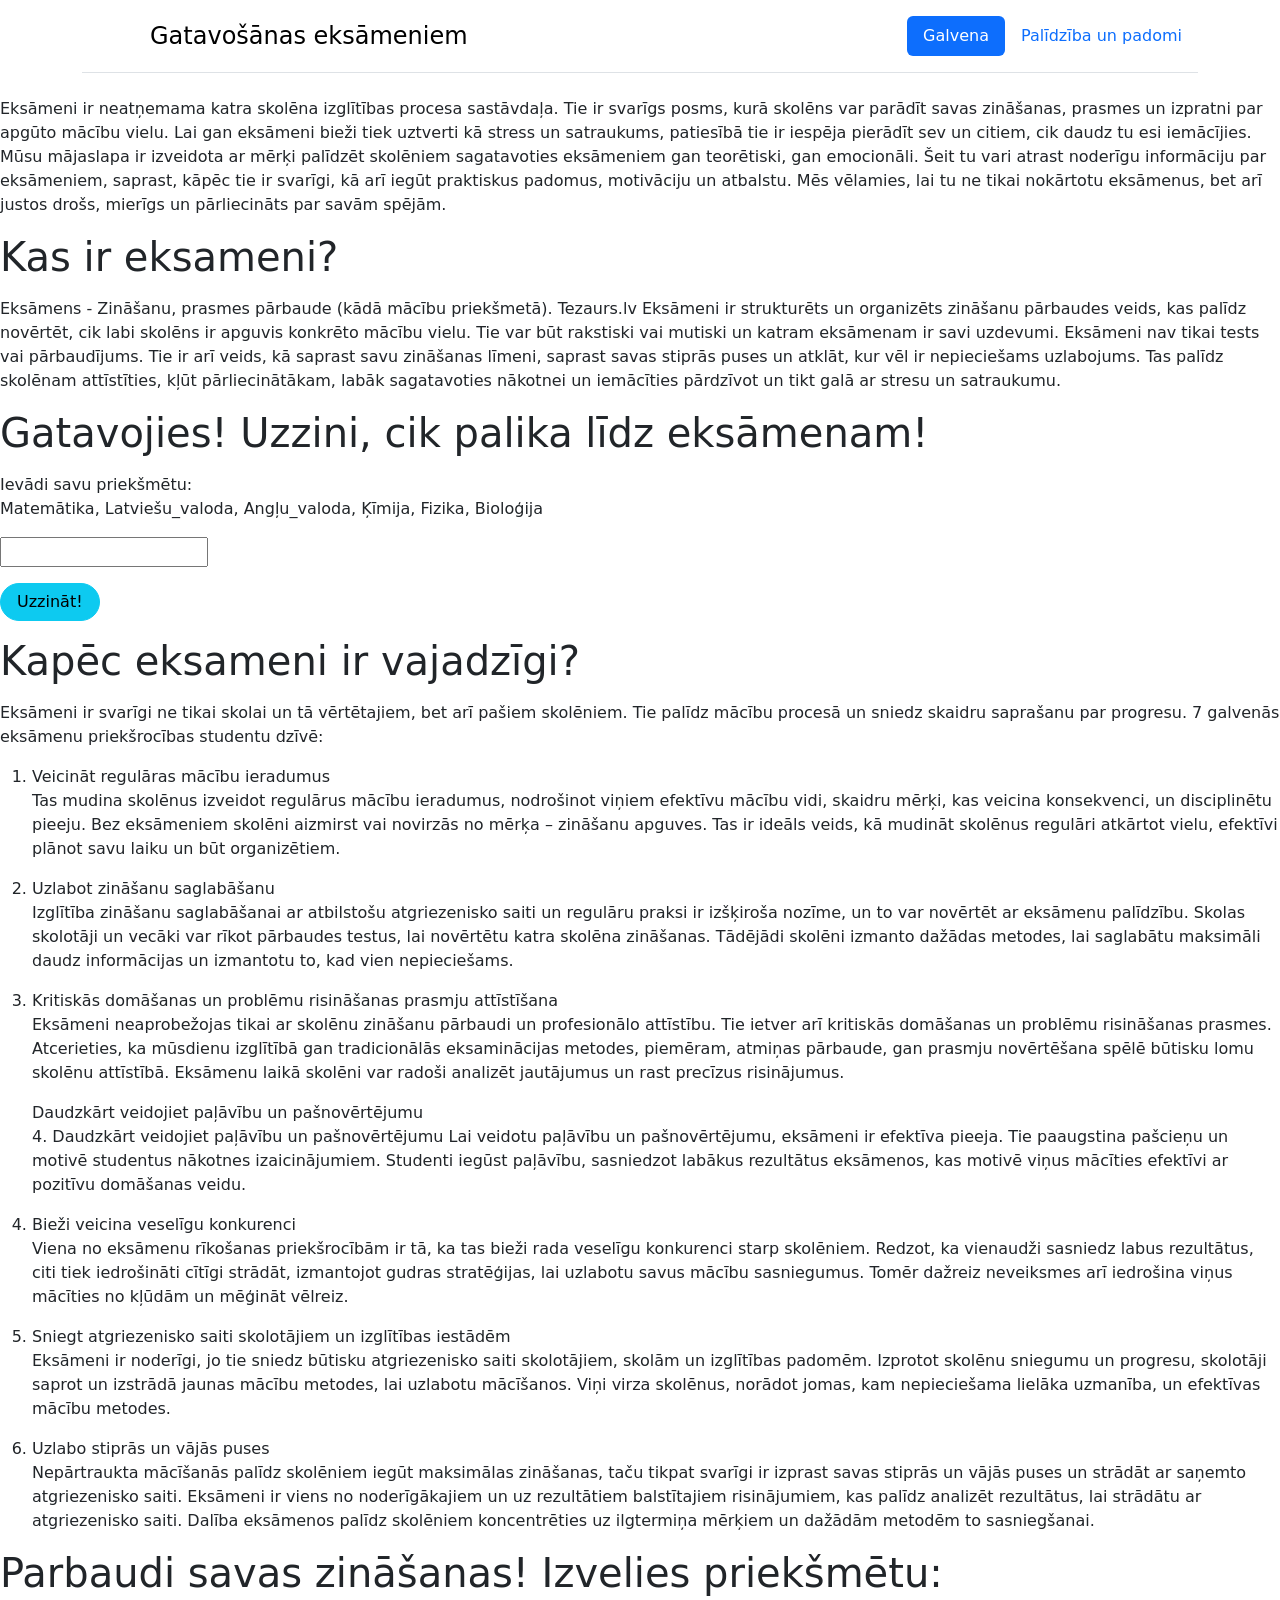
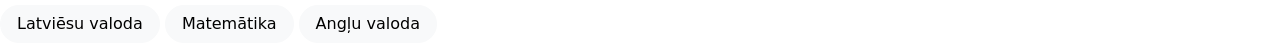
==== index.html @ ba305abe "Update index.html" ====
<!DOCTYPE html>
<html lang="en">
<head>
    <meta charset="UTF-8">
    <meta name="viewport" content="width=device-width, initial-scale=1.0">
    <title>Palidzība un padomi</title>
    <link href="https://cdn.jsdelivr.net/npm/bootstrap@5.3.8/dist/css/bootstrap.min.css" rel="stylesheet" integrity="sha384-sRIl4kxILFvY47J16cr9ZwB07vP4J8+LH7qKQnuqkuIAvNWLzeN8tE5YBujZqJLB" crossorigin="anonymous">
    <link rel="stylesheet" href="style2.css">
</head>
<body>

<script src="https://cdn.jsdelivr.net/npm/bootstrap@5.3.8/dist/js/bootstrap.bundle.min.js" integrity="sha384-FKyoEForCGlyvwx9Hj09JcYn3nv7wiPVlz7YYwJrWVcXK/BmnVDxM+D2scQbITxI" crossorigin="anonymous"></script>

 <div class="container"> <header class="d-flex flex-wrap justify-content-center py-3 mb-4 border-bottom"> <a href="/" class="d-flex align-items-center mb-3 mb-md-0 me-md-auto link-body-emphasis text-decoration-none"> <svg class="bi me-2" width="60" height="32" aria-hidden="true"><use xlink:href="#bootstrap"></use></svg> <span class="fs-4">Gatavošānas eksāmeniem</span> </a> <ul class="nav nav-pills"> <li class="nav-item"><a href="#" class="nav-link active" aria-current="page">Galvena</a></li> <li class="nav-item"><a href="index1.html" class="nav-link">Palīdzība un padomi</a></li> </ul> </header> </div>



    <p>Eksāmeni ir neatņemama katra skolēna izglītības procesa sastāvdaļa. Tie ir svarīgs posms, kurā skolēns var parādīt savas zināšanas, 
        prasmes un izpratni par apgūto mācību vielu. Lai gan eksāmeni bieži tiek uztverti kā stress un satraukums, patiesībā tie ir iespēja pierādīt sev un citiem, 
        cik daudz tu esi iemācījies. Mūsu mājaslapa ir izveidota ar mērķi palīdzēt skolēniem sagatavoties eksāmeniem gan teorētiski, gan emocionāli.
        Šeit tu vari atrast noderīgu informāciju par eksāmeniem,
        saprast, kāpēc tie ir svarīgi, kā arī iegūt praktiskus padomus, motivāciju un atbalstu. Mēs vēlamies, lai tu ne tikai nokārtotu eksāmenus, bet arī justos drošs,
        mierīgs un pārliecināts par savām spējām.</p>

<p><h1>Kas ir eksameni?</h1></p>
<p class="apa">Eksāmens - Zināšanu, prasmes pārbaude (kādā mācību priekšmetā). Tezaurs.lv 

    Eksāmeni ir strukturēts un organizēts zināšanu pārbaudes veids, kas palīdz novērtēt, cik labi skolēns ir apguvis konkrēto mācību vielu.
     Tie var būt rakstiski vai mutiski un katram eksāmenam ir savi uzdevumi. 
    Eksāmeni nav tikai tests vai pārbaudījums. Tie ir arī veids, kā saprast savu zināšanas līmeni, saprast savas stiprās puses un atklāt,
    kur vēl ir nepieciešams uzlabojums. Tas palīdz skolēnam attīstīties, kļūt pārliecinātākam, labāk sagatavoties nākotnei un iemācīties pārdzīvot
    un tikt galā ar stresu un satraukumu. </p>


<p><h1>Gatavojies! Uzzini, cik palika līdz eksāmenam!</h1></p>


<form>
    <label>Ievādi savu priekšmētu:</label>
    <p>Matemātika, Latviešu_valoda, Angļu_valoda, Ķīmija, Fizika, Bioloģija</p>
<input type="text" id="ievade">

<p></p>

<button class="btn btn-info rounded-pill px-3" type="button" onclick="myFunction()">Uzzināt!</button> 


<p><h1>Kapēc eksameni ir vajadzīgi?</h1></p>
<p>Eksāmeni ir svarīgi ne tikai skolai un tā vērtētajiem, bet arī pašiem skolēniem. Tie palīdz mācību procesā un sniedz skaidru saprašanu par progresu. 

    7 galvenās eksāmenu priekšrocības studentu dzīvē:</p>
<ol>
    <li> Veicināt regulāras mācību ieradumus</li>
        <p>Tas mudina skolēnus izveidot regulārus mācību ieradumus, nodrošinot viņiem efektīvu mācību vidi, skaidru mērķi, kas veicina konsekvenci, un disciplinētu pieeju.
             Bez eksāmeniem skolēni aizmirst vai novirzās no mērķa – zināšanu apguves. Tas ir ideāls veids, kā mudināt skolēnus regulāri atkārtot vielu,
              efektīvi plānot savu laiku un būt organizētiem. </p>
    <li>Uzlabot zināšanu saglabāšanu</li>
        <p>Izglītība zināšanu saglabāšanai ar atbilstošu atgriezenisko saiti un regulāru praksi ir izšķiroša nozīme, un to var novērtēt ar eksāmenu palīdzību. 
            Skolas skolotāji un vecāki var rīkot pārbaudes testus, lai novērtētu katra skolēna zināšanas. Tādējādi skolēni izmanto dažādas metodes,
             lai saglabātu maksimāli daudz informācijas un izmantotu to, kad vien nepieciešams. </p>
    <li>Kritiskās domāšanas un problēmu risināšanas prasmju attīstīšana </li>
        <p>Eksāmeni neaprobežojas tikai ar skolēnu zināšanu pārbaudi un profesionālo attīstību. Tie ietver arī kritiskās domāšanas un problēmu risināšanas prasmes.
             Atcerieties, ka mūsdienu izglītībā gan tradicionālās eksaminācijas metodes, piemēram, atmiņas pārbaude, gan prasmju novērtēšana spēlē būtisku lomu skolēnu attīstībā.
              Eksāmenu laikā skolēni var radoši analizēt jautājumus un rast precīzus risinājumus. </p>
    </li> Daudzkārt veidojiet paļāvību un pašnovērtējumu </li>
        <p>4. Daudzkārt veidojiet paļāvību un pašnovērtējumu 

            Lai veidotu paļāvību un pašnovērtējumu, eksāmeni ir efektīva pieeja. Tie paaugstina pašcieņu un motivē studentus nākotnes izaicinājumiem.
             Studenti iegūst paļāvību, sasniedzot labākus rezultātus eksāmenos, kas motivē viņus mācīties efektīvi ar pozitīvu domāšanas veidu.  </p>
    <li> Bieži veicina veselīgu konkurenci  </li>
        <p>Viena no eksāmenu rīkošanas priekšrocībām ir tā, ka tas bieži rada veselīgu konkurenci starp skolēniem. Redzot, ka vienaudži sasniedz labus rezultātus,
             citi tiek iedrošināti cītīgi strādāt, izmantojot gudras stratēģijas, lai uzlabotu savus mācību sasniegumus. Tomēr dažreiz neveiksmes arī iedrošina viņus mācīties
             no kļūdām un mēģināt vēlreiz.</p>
    <li> Sniegt atgriezenisko saiti skolotājiem un izglītības iestādēm  </li>
        <p> Eksāmeni ir noderīgi, jo tie sniedz būtisku atgriezenisko saiti skolotājiem, skolām un izglītības padomēm. Izprotot skolēnu sniegumu un progresu, skolotāji saprot
             un izstrādā jaunas mācību metodes, lai uzlabotu mācīšanos. Viņi virza skolēnus, norādot jomas, kam nepieciešama lielāka uzmanība, un efektīvas mācību metodes. </p>

    <li> Uzlabo stiprās un vājās puses </li>
        <p>Nepārtraukta mācīšanās palīdz skolēniem iegūt maksimālas zināšanas, taču tikpat svarīgi ir izprast savas stiprās un vājās puses un strādāt ar saņemto
             atgriezenisko saiti. Eksāmeni ir viens no noderīgākajiem un uz rezultātiem balstītajiem risinājumiem, kas palīdz analizēt rezultātus, lai strādātu ar atgriezenisko
              saiti. Dalība eksāmenos palīdz skolēniem koncentrēties uz ilgtermiņa mērķiem un dažādām metodēm to sasniegšanai. </p>
</ol>  



<h1>Parbaudi savas zināšanas! Izvelies priekšmētu:</h1>

<button class="btn btn-light rounded-pill px-3" type="button">Latviēsu valoda</button>
<button class="btn btn-light rounded-pill px-3" type="button">Matemātika</button>
<button class="btn btn-light rounded-pill px-3" type="button">Angļu valoda</button>





    <script src="script2.js"></script>
</body>
</html>
---- style2.css ----
.body {
    background-color: #fff1d6
}

.h1 {
    font-family: Georgia, serif;
    font-size: 60px;
    display: flex;
    justify-content: center;
    align-items: center;
}

.p {
    font-size: 20px;
    padding: 3px 30px; 
}
.h2 {
    font-size: 40px;  
}
.large-button {
    padding: 12px 70px;
    font-size: 16px;
    border-radius: 10px;
    border: 2px solid black;
    background-color: pink;
}
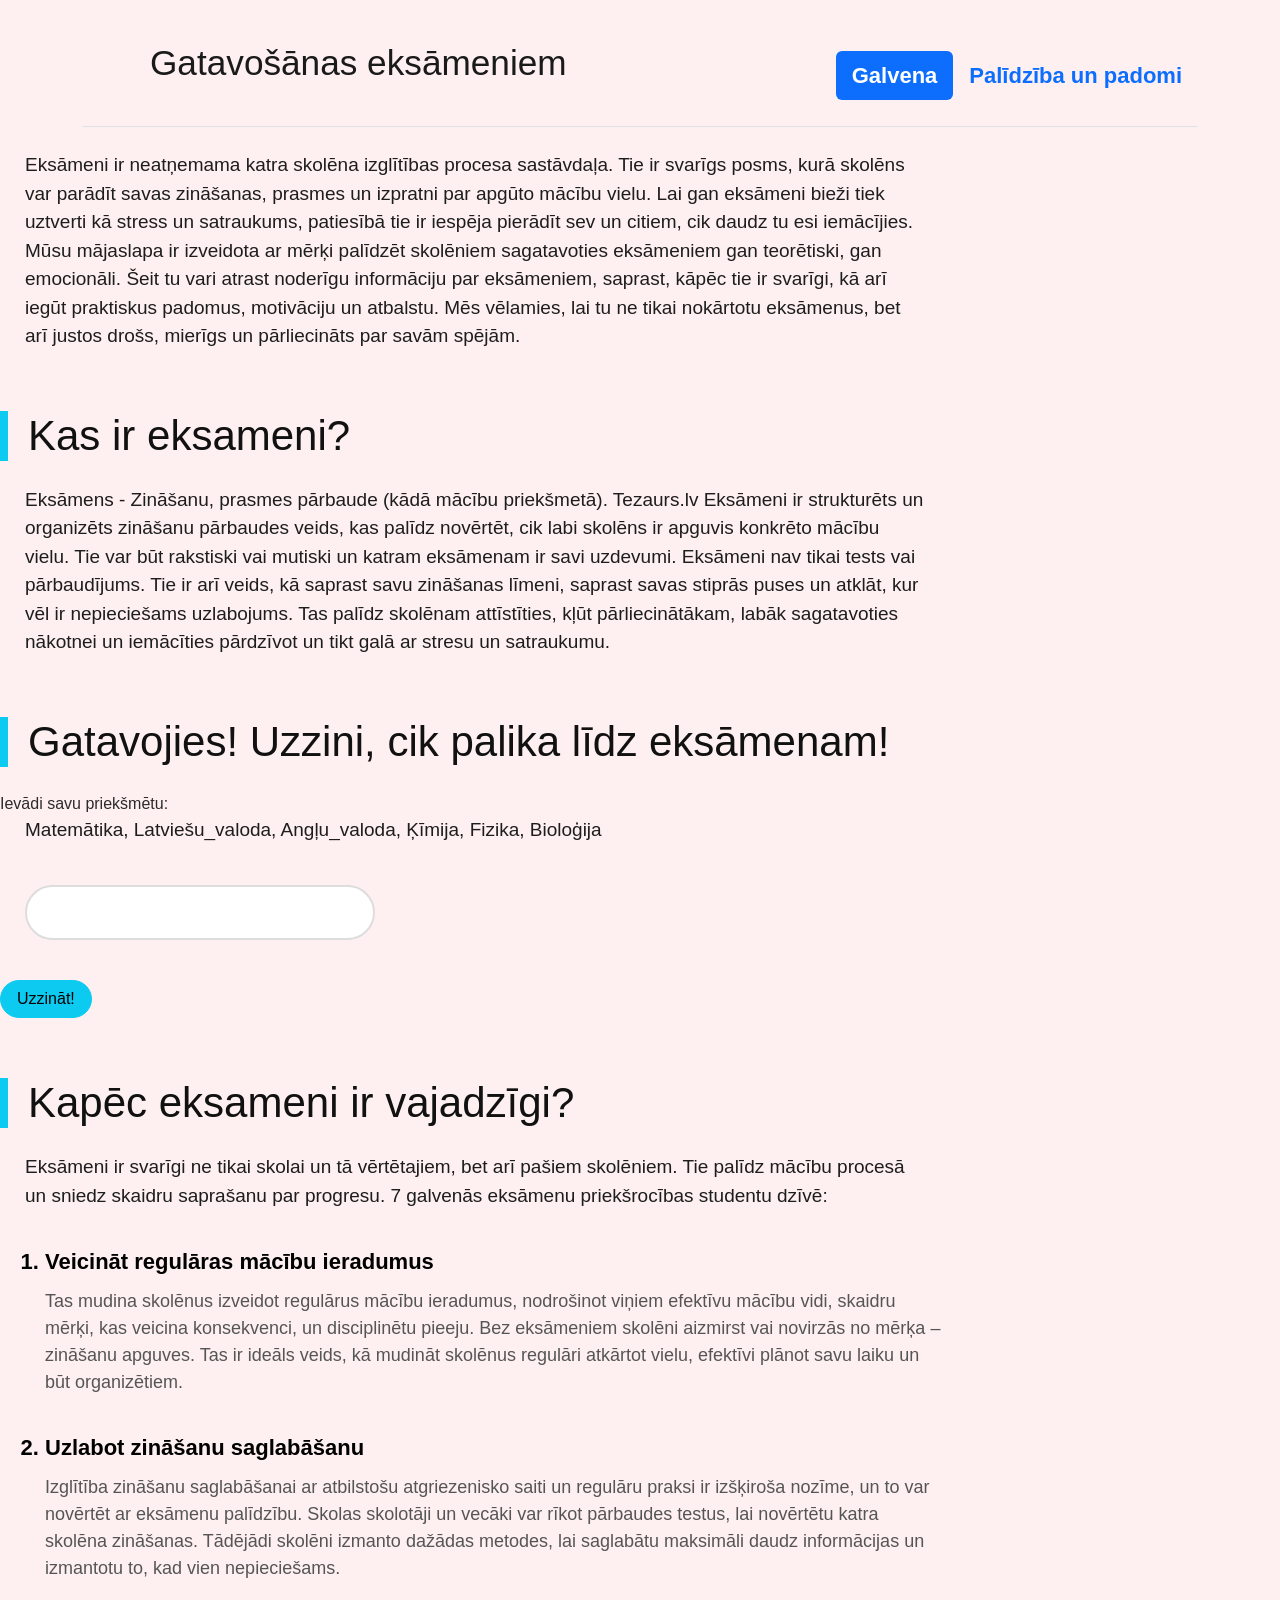
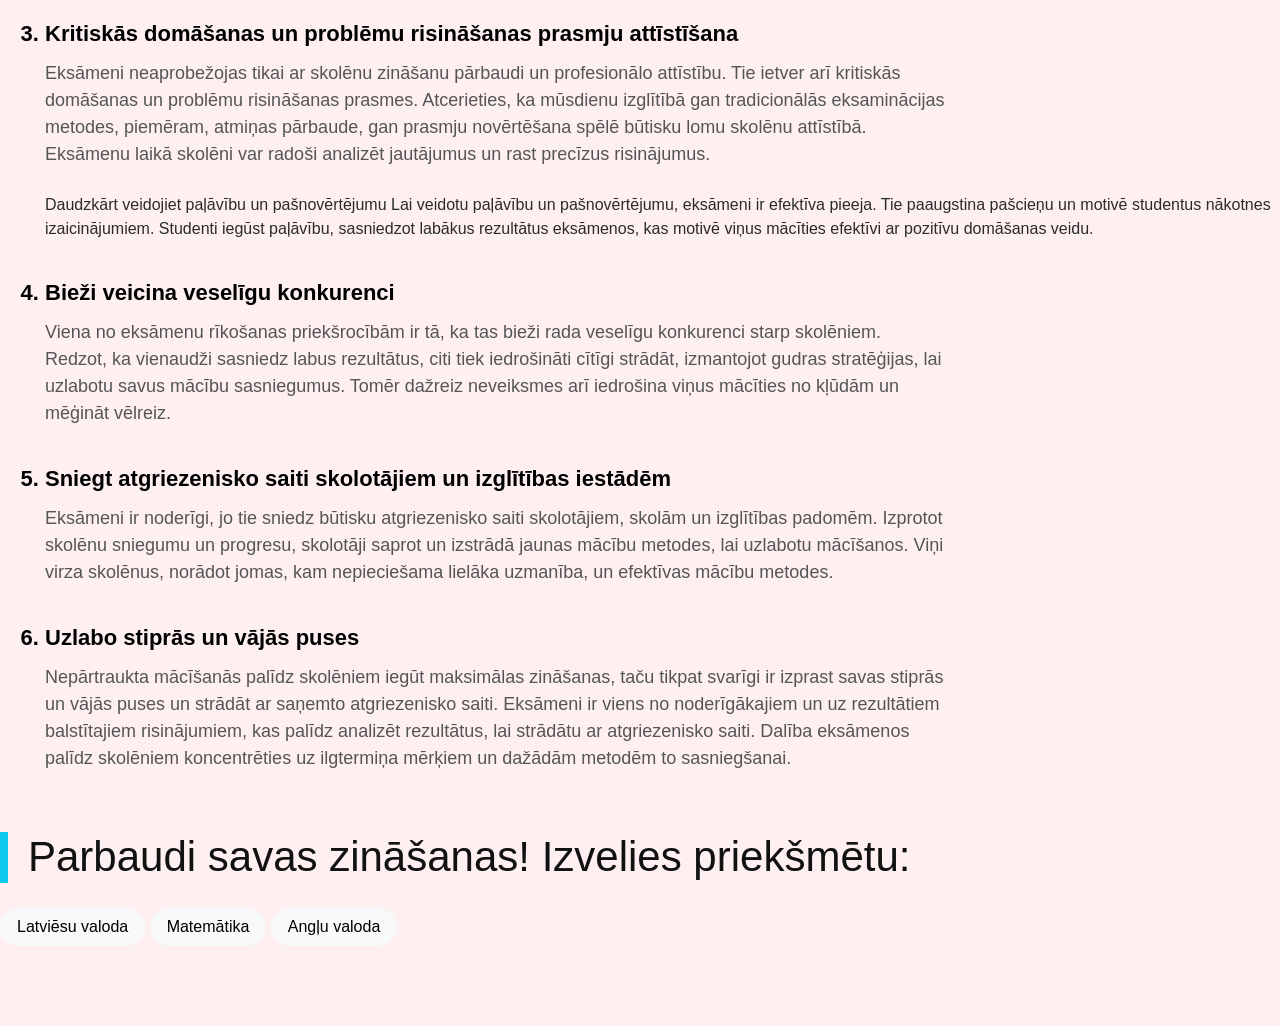
==== commit c5ce69a9: "Update index.html" ====
--- a/index.html
+++ b/index.html
@@ -11,7 +11,7 @@
 
 <script src="https://cdn.jsdelivr.net/npm/bootstrap@5.3.8/dist/js/bootstrap.bundle.min.js" integrity="sha384-FKyoEForCGlyvwx9Hj09JcYn3nv7wiPVlz7YYwJrWVcXK/BmnVDxM+D2scQbITxI" crossorigin="anonymous"></script>
 
- <div class="container"> <header class="d-flex flex-wrap justify-content-center py-3 mb-4 border-bottom"> <a href="/" class="d-flex align-items-center mb-3 mb-md-0 me-md-auto link-body-emphasis text-decoration-none"> <svg class="bi me-2" width="60" height="32" aria-hidden="true"><use xlink:href="#bootstrap"></use></svg> <span class="fs-4">Gatavošānas eksāmeniem</span> </a> <ul class="nav nav-pills"> <li class="nav-item"><a href="#" class="nav-link active" aria-current="page">Galvena</a></li> <li class="nav-item"><a href="index1.html" class="nav-link">Palīdzība un padomi</a></li> </ul> </header> </div>
+ <div class="container"> <header class="d-flex flex-wrap justify-content-center py-3 mb-4 border-bottom"> <a href="/" class="d-flex align-items-center mb-3 mb-md-0 me-md-auto link-body-emphasis text-decoration-none"> <svg class="bi me-2" width="60" height="32" aria-hidden="true"><use xlink:href="#bootstrap"></use></svg> <span class="exam">Gatavošānas eksāmeniem</span> </a> <ul class="nav nav-pills"> <li class="nav-item"><a href="#" class="nav-link active" aria-current="page">Galvena</a></li> <li class="nav-item"><a href="index1.html" class="nav-link">Palīdzība un padomi</a></li> </ul> </header> </div>
 
 
 
@@ -22,8 +22,12 @@
         saprast, kāpēc tie ir svarīgi, kā arī iegūt praktiskus padomus, motivāciju un atbalstu. Mēs vēlamies, lai tu ne tikai nokārtotu eksāmenus, bet arī justos drošs,
         mierīgs un pārliecināts par savām spējām.</p>
 
-<p><h1>Kas ir eksameni?</h1></p>
-<p class="apa">Eksāmens - Zināšanu, prasmes pārbaude (kādā mācību priekšmetā). Tezaurs.lv 
+
+
+
+        
+<h1>Kas ir eksameni?</h1>
+<p>Eksāmens - Zināšanu, prasmes pārbaude (kādā mācību priekšmetā). Tezaurs.lv 
 
     Eksāmeni ir strukturēts un organizēts zināšanu pārbaudes veids, kas palīdz novērtēt, cik labi skolēns ir apguvis konkrēto mācību vielu.
      Tie var būt rakstiski vai mutiski un katram eksāmenam ir savi uzdevumi. 
@@ -45,7 +49,7 @@
 <button class="btn btn-info rounded-pill px-3" type="button" onclick="myFunction()">Uzzināt!</button> 
 
 
-<p><h1>Kapēc eksameni ir vajadzīgi?</h1></p>
+<h1>Kapēc eksameni ir vajadzīgi?</h1>
 <p>Eksāmeni ir svarīgi ne tikai skolai un tā vērtētajiem, bet arī pašiem skolēniem. Tie palīdz mācību procesā un sniedz skaidru saprašanu par progresu. 
 
     7 galvenās eksāmenu priekšrocības studentu dzīvē:</p>
@@ -63,7 +67,6 @@
              Atcerieties, ka mūsdienu izglītībā gan tradicionālās eksaminācijas metodes, piemēram, atmiņas pārbaude, gan prasmju novērtēšana spēlē būtisku lomu skolēnu attīstībā.
               Eksāmenu laikā skolēni var radoši analizēt jautājumus un rast precīzus risinājumus. </p>
     </li> Daudzkārt veidojiet paļāvību un pašnovērtējumu </li>
-        <p>4. Daudzkārt veidojiet paļāvību un pašnovērtējumu 
 
             Lai veidotu paļāvību un pašnovērtējumu, eksāmeni ir efektīva pieeja. Tie paaugstina pašcieņu un motivē studentus nākotnes izaicinājumiem.
              Studenti iegūst paļāvību, sasniedzot labākus rezultātus eksāmenos, kas motivē viņus mācīties efektīvi ar pozitīvu domāšanas veidu.  </p>
--- a/style2.css
+++ b/style2.css
@@ -1,26 +1,72 @@
-.body {
-    background-color: #fff1d6
+
+
+.exam {
+    font-family: "Segoe UI Semibold", sans-serif;
+    font-size: 2.2rem;
+    color: #1a1a1a;
 }
 
-.h1 {
-    font-family: Georgia, serif;
-    font-size: 60px;
-    display: flex;
-    justify-content: center;
-    align-items: center;
+
+body {
+    background-color: #fef0f0;
+    color: #2b2b2b;
+    font-family: "Segoe UI", Tahoma, sans-serif;
+    padding-bottom: 80px;
 }
 
-.p {
-    font-size: 20px;
-    padding: 3px 30px; 
+h1 {
+    font-family: "Segoe UI Semibold", "Segoe UI", sans-serif;
+    font-size: 42px; 
+    color: #111;
+    margin-top: 60px;
+    margin-bottom: 25px;
+    padding-left: 20px;
+    border-left: 8px solid #0dcaf0;
 }
-.h2 {
-    font-size: 40px;  
+
+
+p {
+    font-size: 19px;
+    color: #1d1d1d;
+    margin: 0 25px 25px 25px;
+    max-width: 900px;
 }
-.large-button {
-    padding: 12px 70px;
-    font-size: 16px;
-    border-radius: 10px;
-    border: 2px solid black;
-    background-color: pink;
-}+
+
+ol {
+    margin-left: 25px;
+    padding-left: 20px;
+}
+
+li {
+    font-size: 22px;
+    font-weight: 600;
+    color: #000;
+    margin-top: 35px;
+    margin-bottom: 10px;
+}
+
+
+li + p {
+    font-size: 18px;
+    margin-left: 0;
+    color: #555;
+}
+
+
+#ievade {
+    font-family: inherit;
+    font-size: 18px;
+    padding: 12px 20px;
+    border: 2px solid #ddd;
+    border-radius: 50px;
+    margin: 15px 25px;
+    width: 350px;
+    outline: none;
+    transition: border-color 0.3s;
+}
+
+#ievade:focus {
+    border-color: #0dcaf0;
+}
+
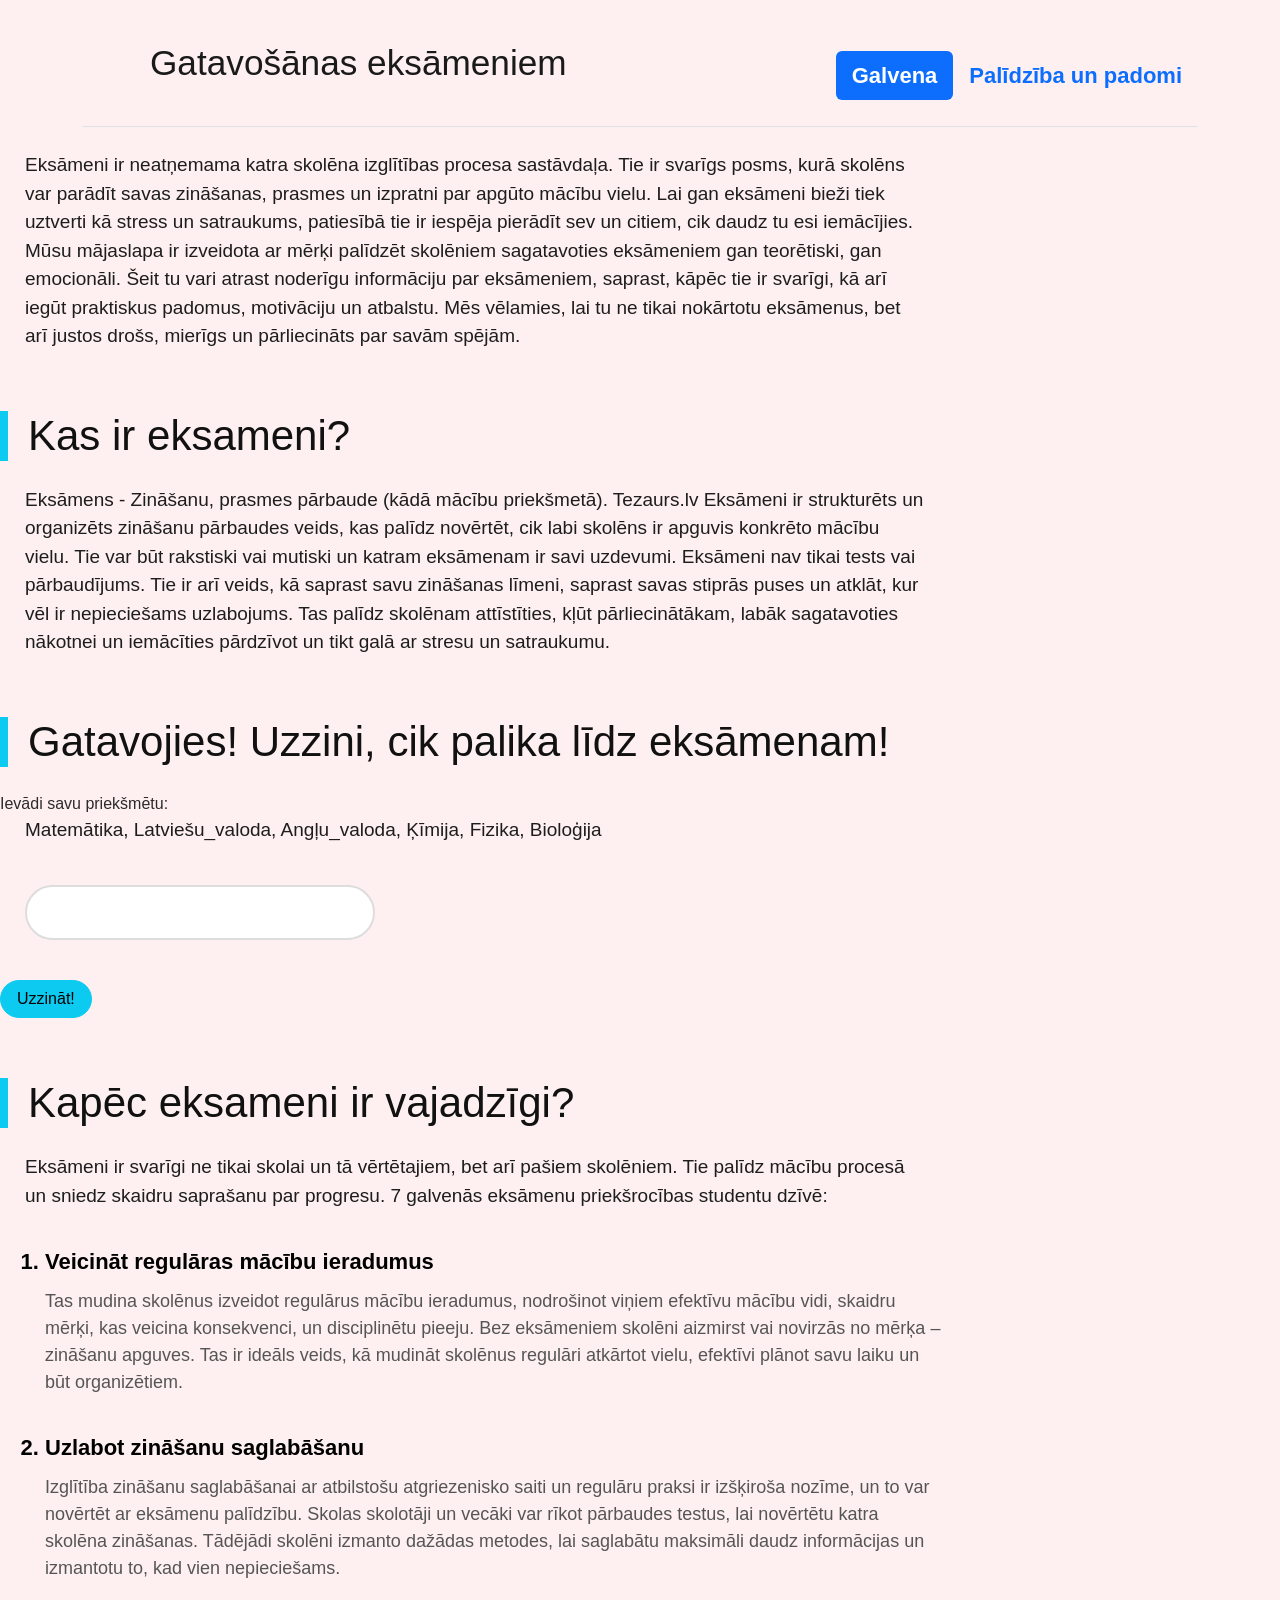
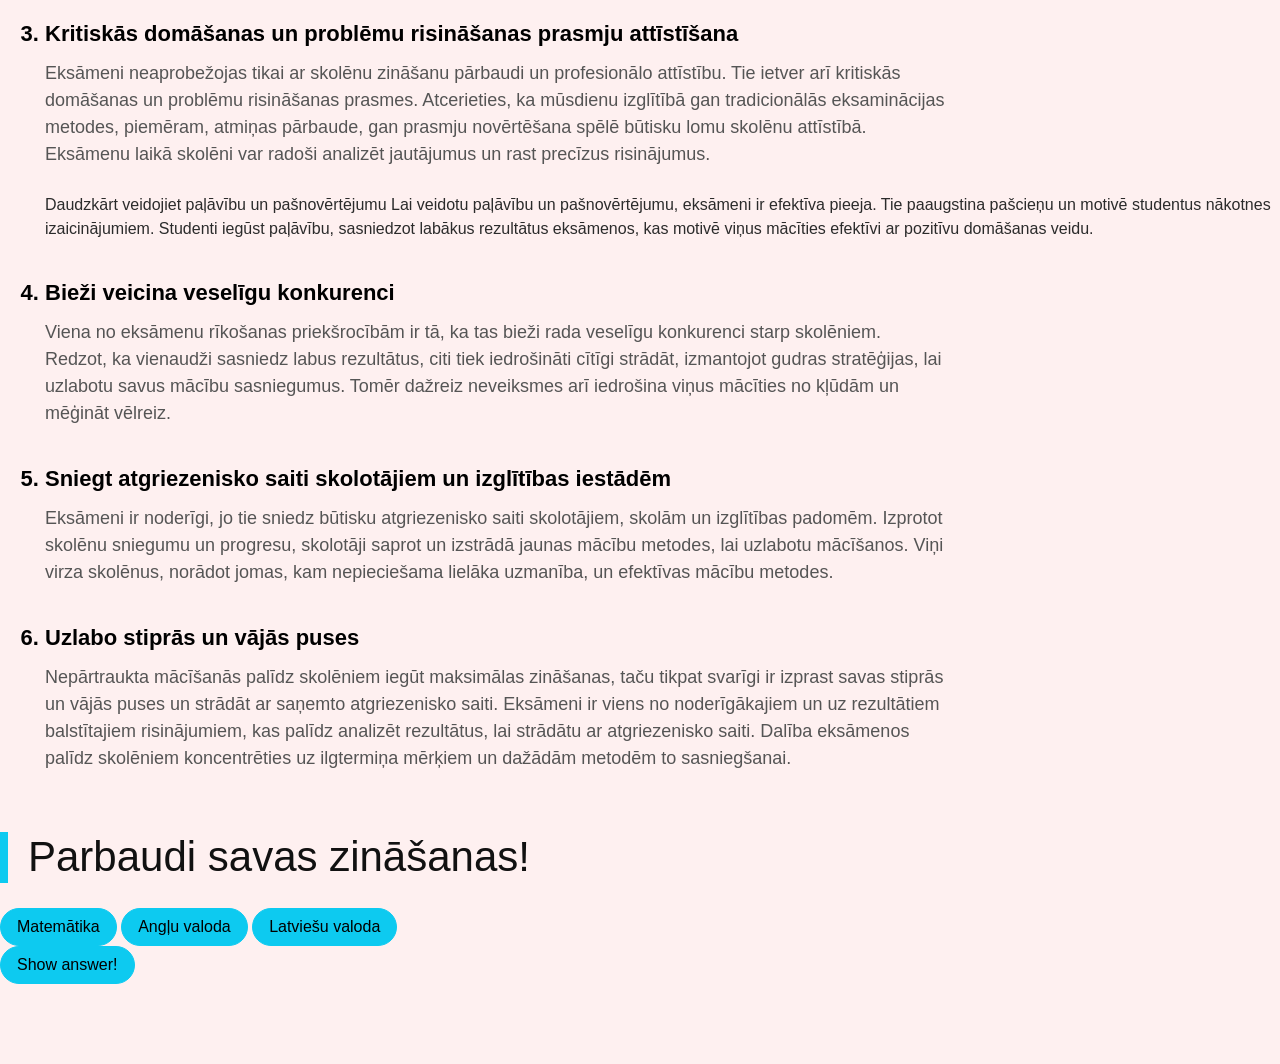
==== commit 3c8aae23: "Update index.html" ====
--- a/index.html
+++ b/index.html
@@ -86,11 +86,20 @@
 
 
 
-<h1>Parbaudi savas zināšanas! Izvelies priekšmētu:</h1>
+<h1>Parbaudi savas zināšanas!</h1>
 
-<button class="btn btn-light rounded-pill px-3" type="button">Latviēsu valoda</button>
-<button class="btn btn-light rounded-pill px-3" type="button">Matemātika</button>
-<button class="btn btn-light rounded-pill px-3" type="button">Angļu valoda</button>
+
+<button class="btn btn-info rounded-pill px-3" type="button" onclick="next_question()">Matemātika</button>
+<button class="btn btn-info rounded-pill px-3" type="button" onclick="next_question()">Angļu valoda</button> 
+<button class="btn btn-info rounded-pill px-3" type="button" onclick="next_question()">Latviešu valoda</button> 
+        <div id="main">
+            <div id="question">
+        
+            </div>
+            <button class="btn btn-info rounded-pill px-3" type="button" onclick="show_answer()">Show answer!</button> 
+            <div id="answer">
+            </div>
+        </div>
 
 
 
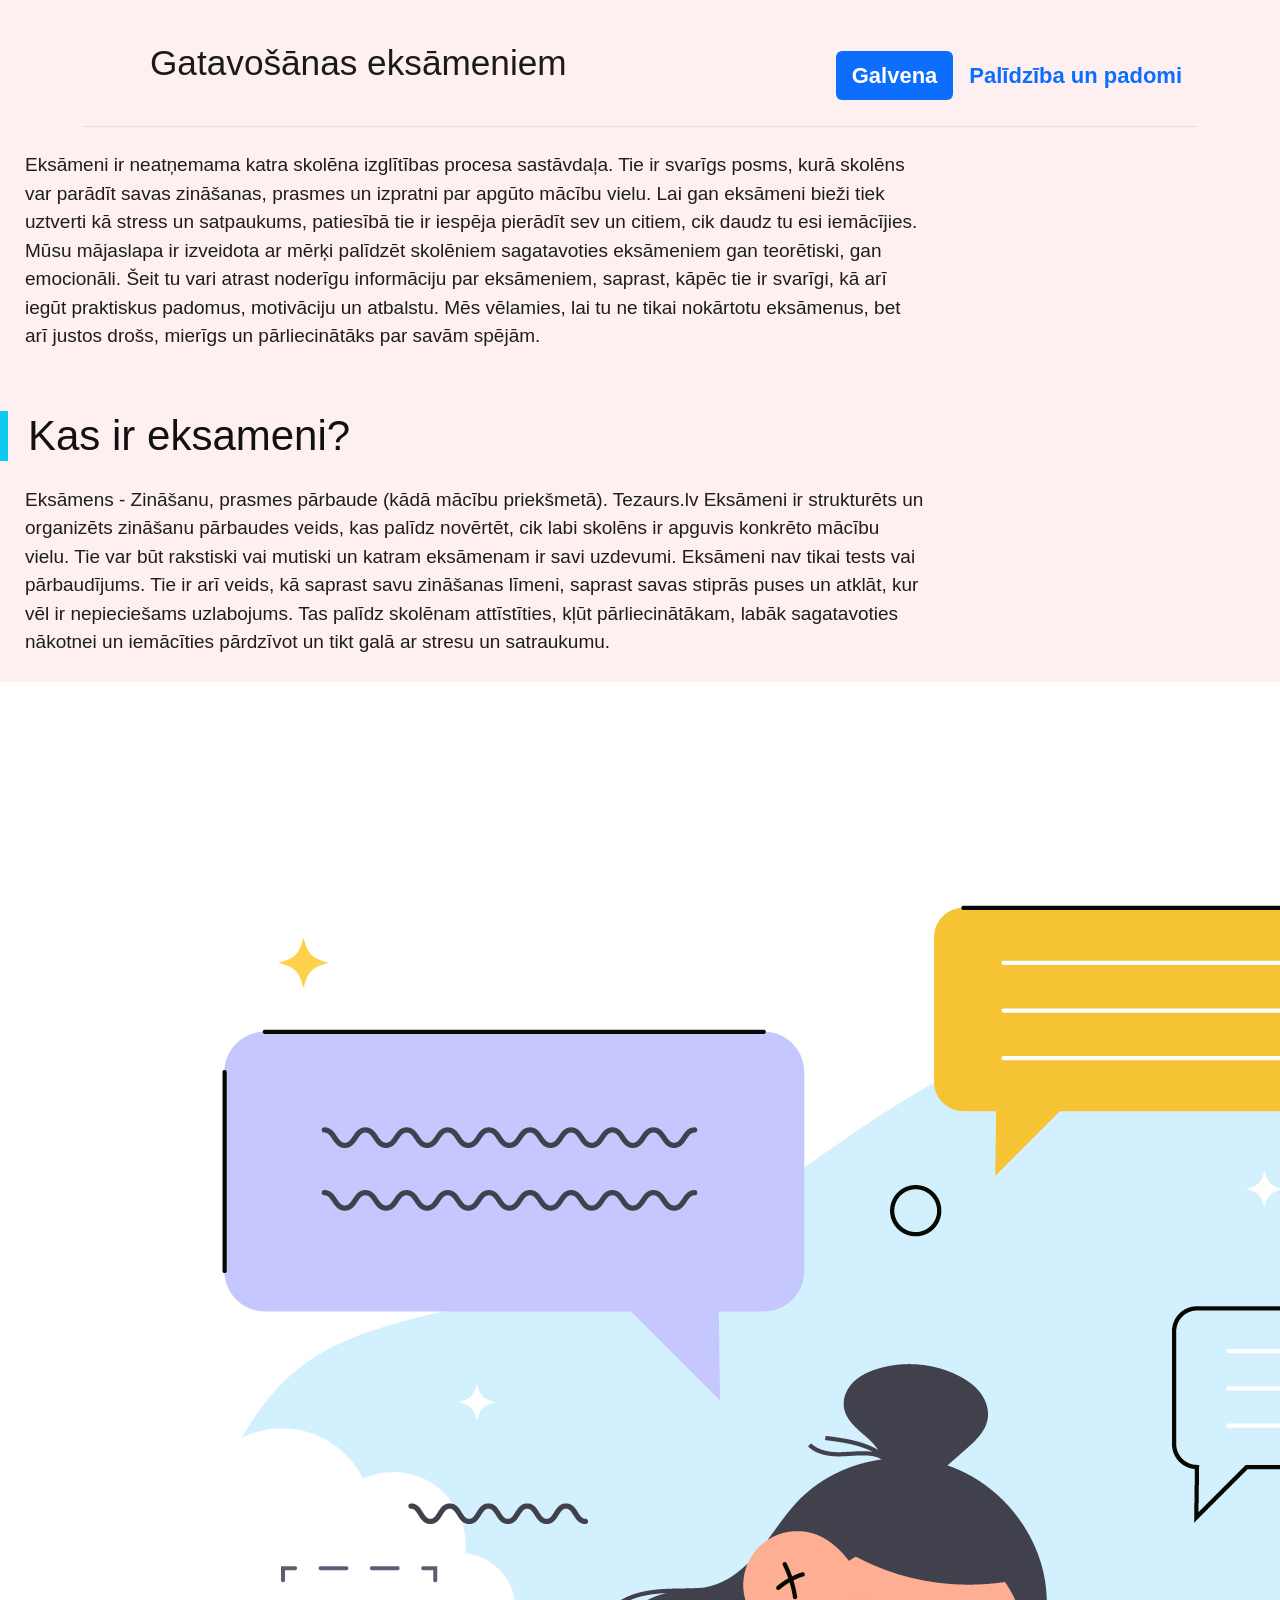
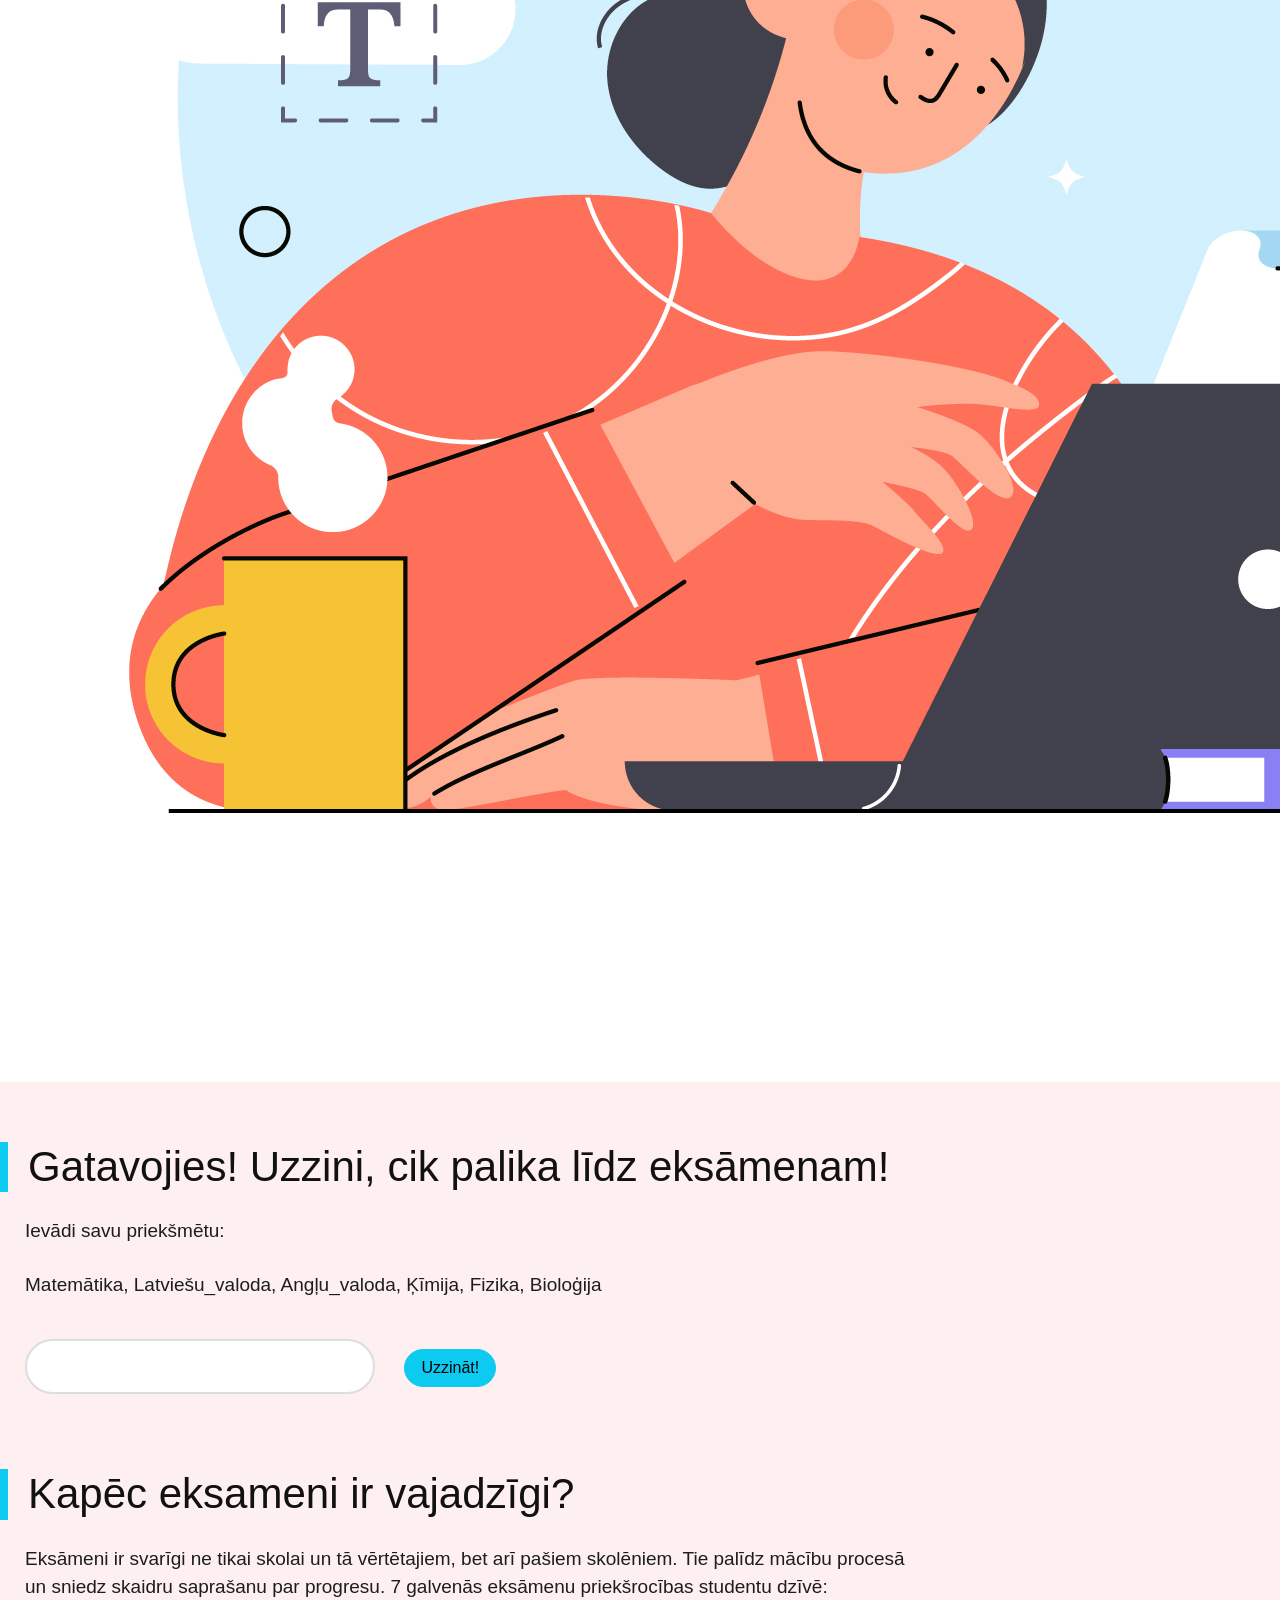
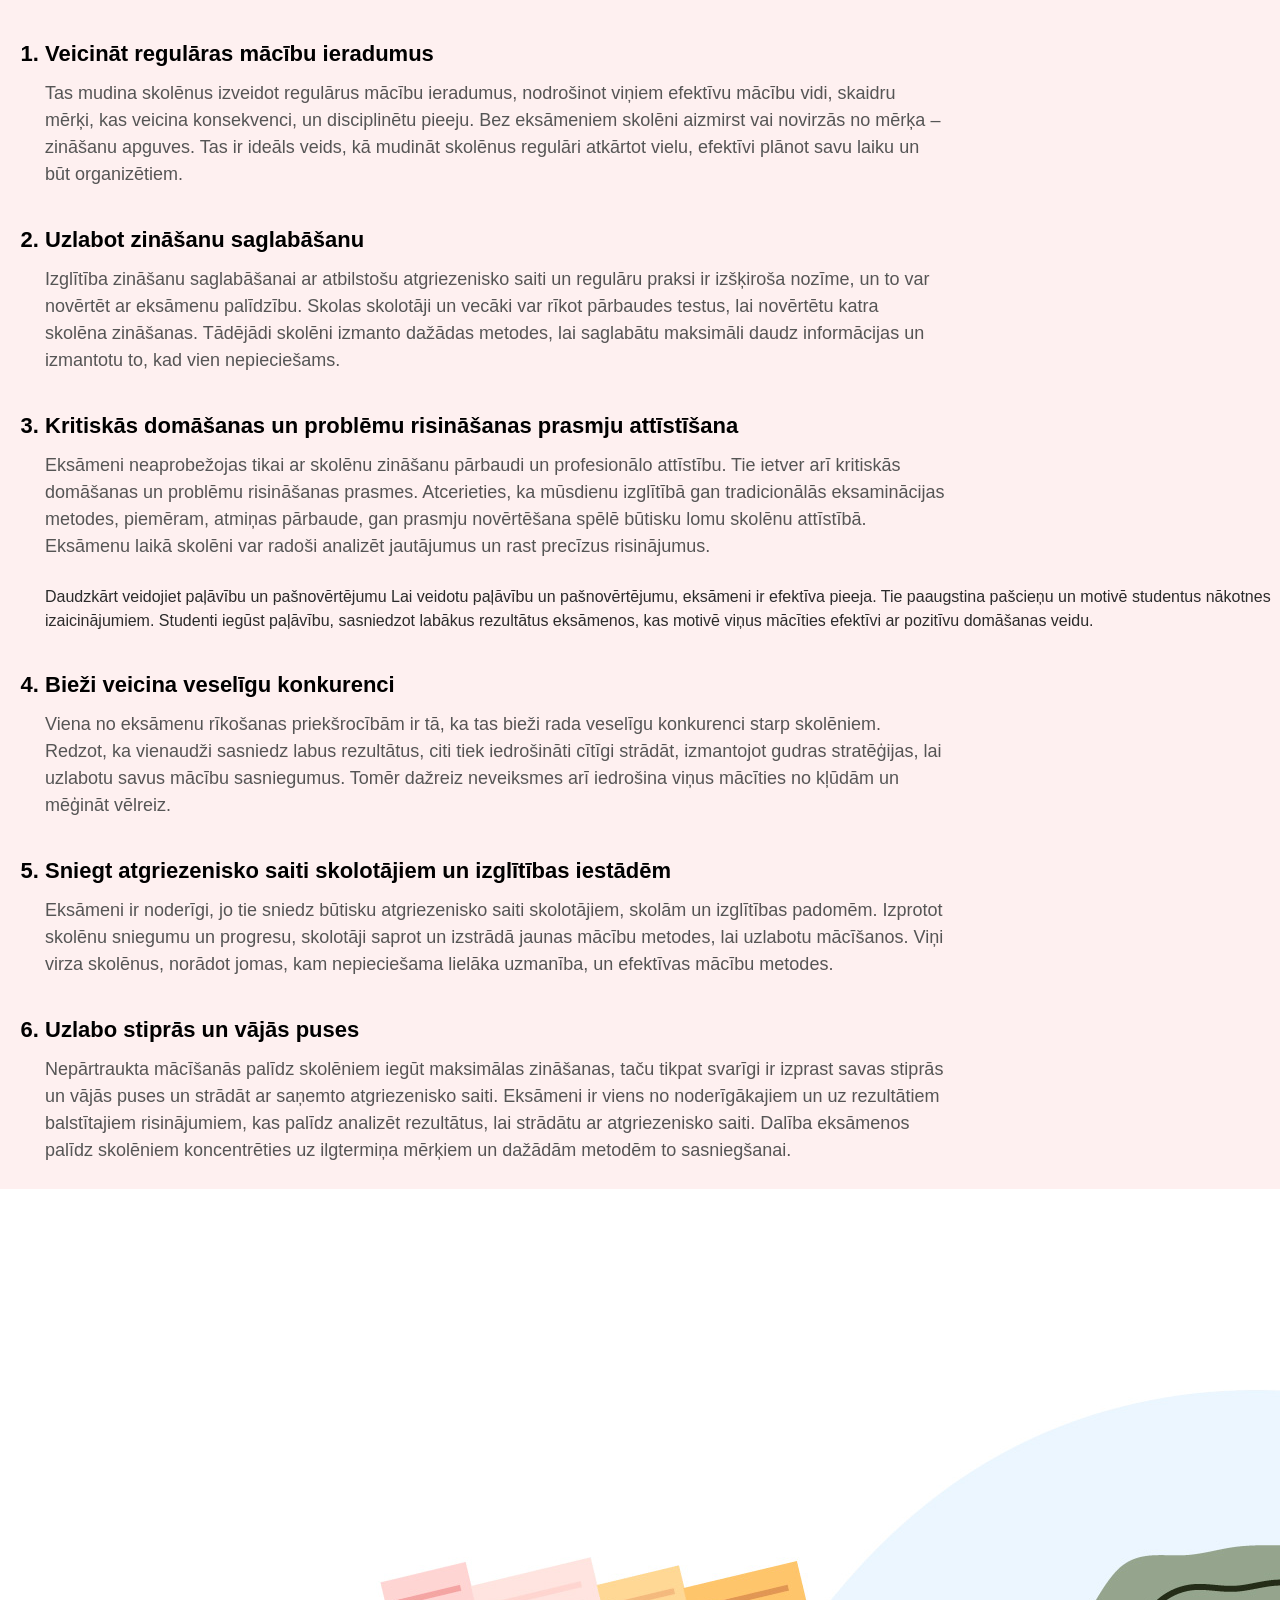
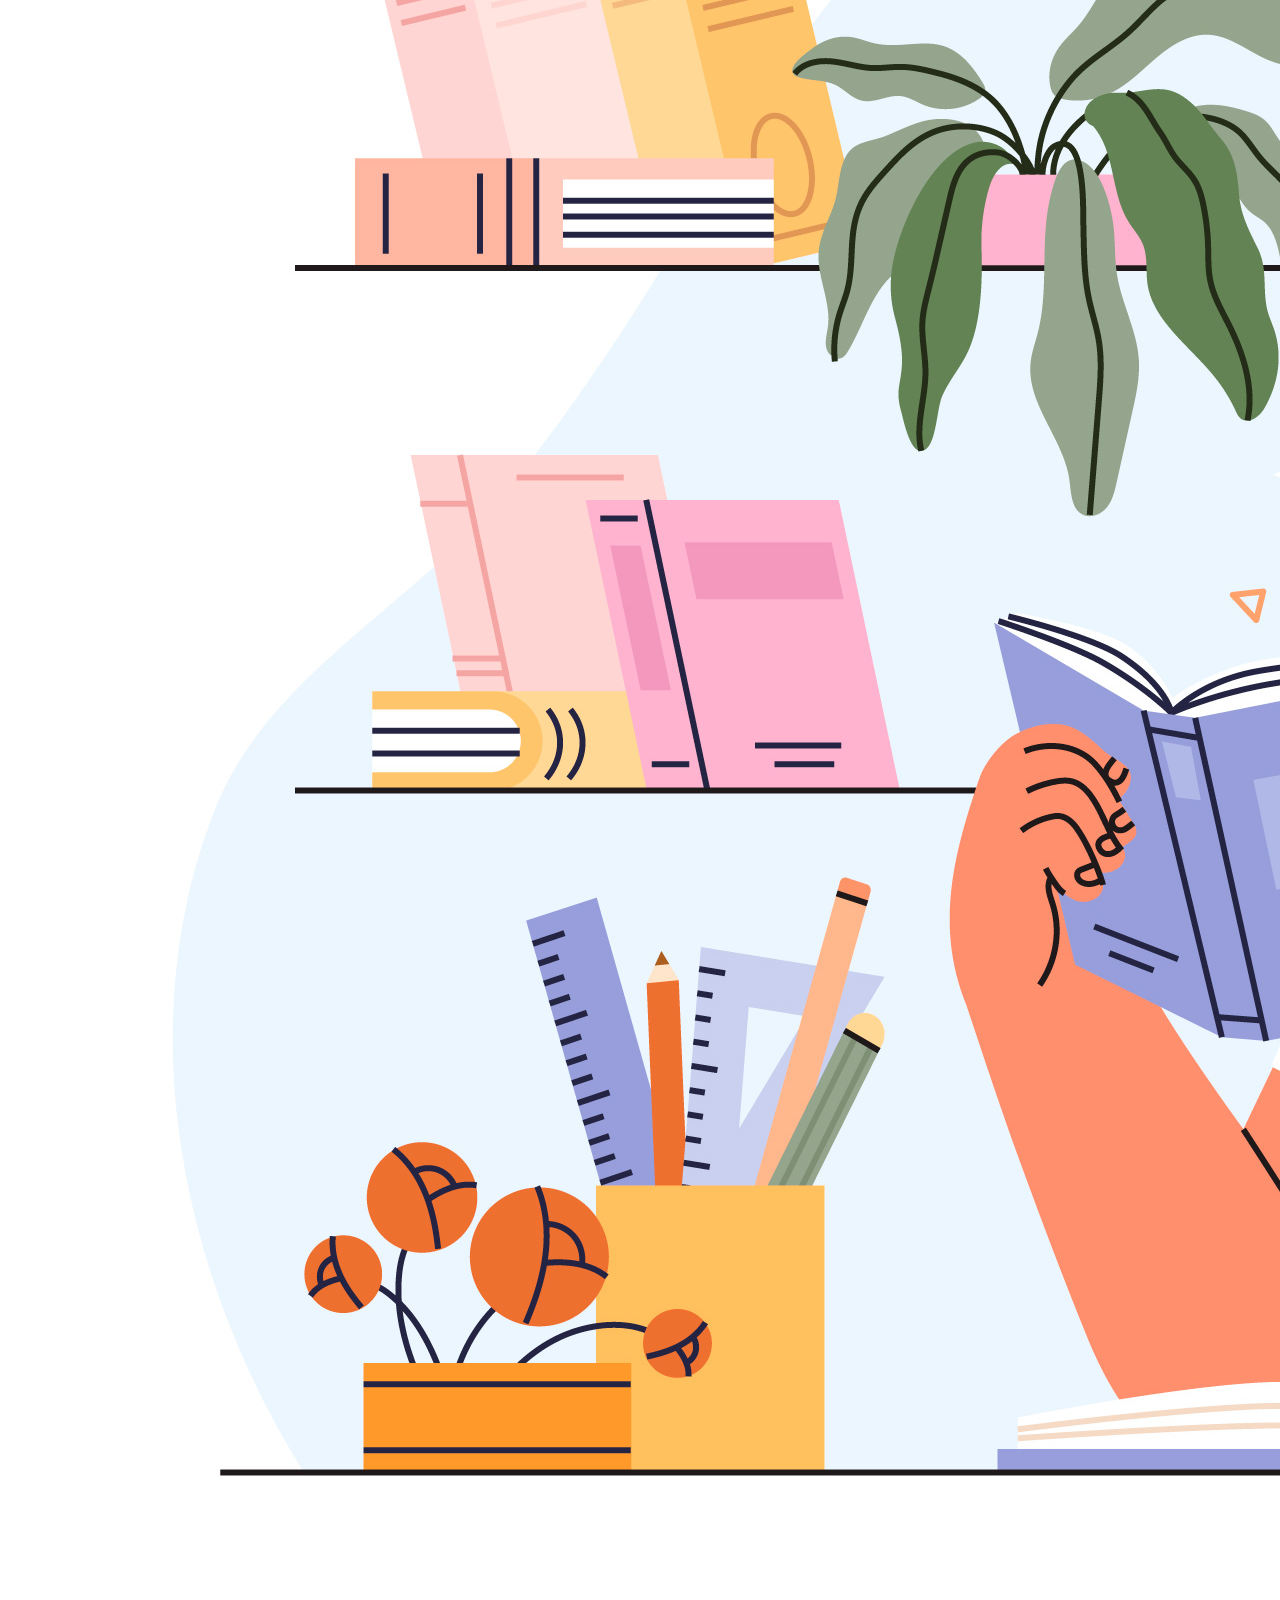
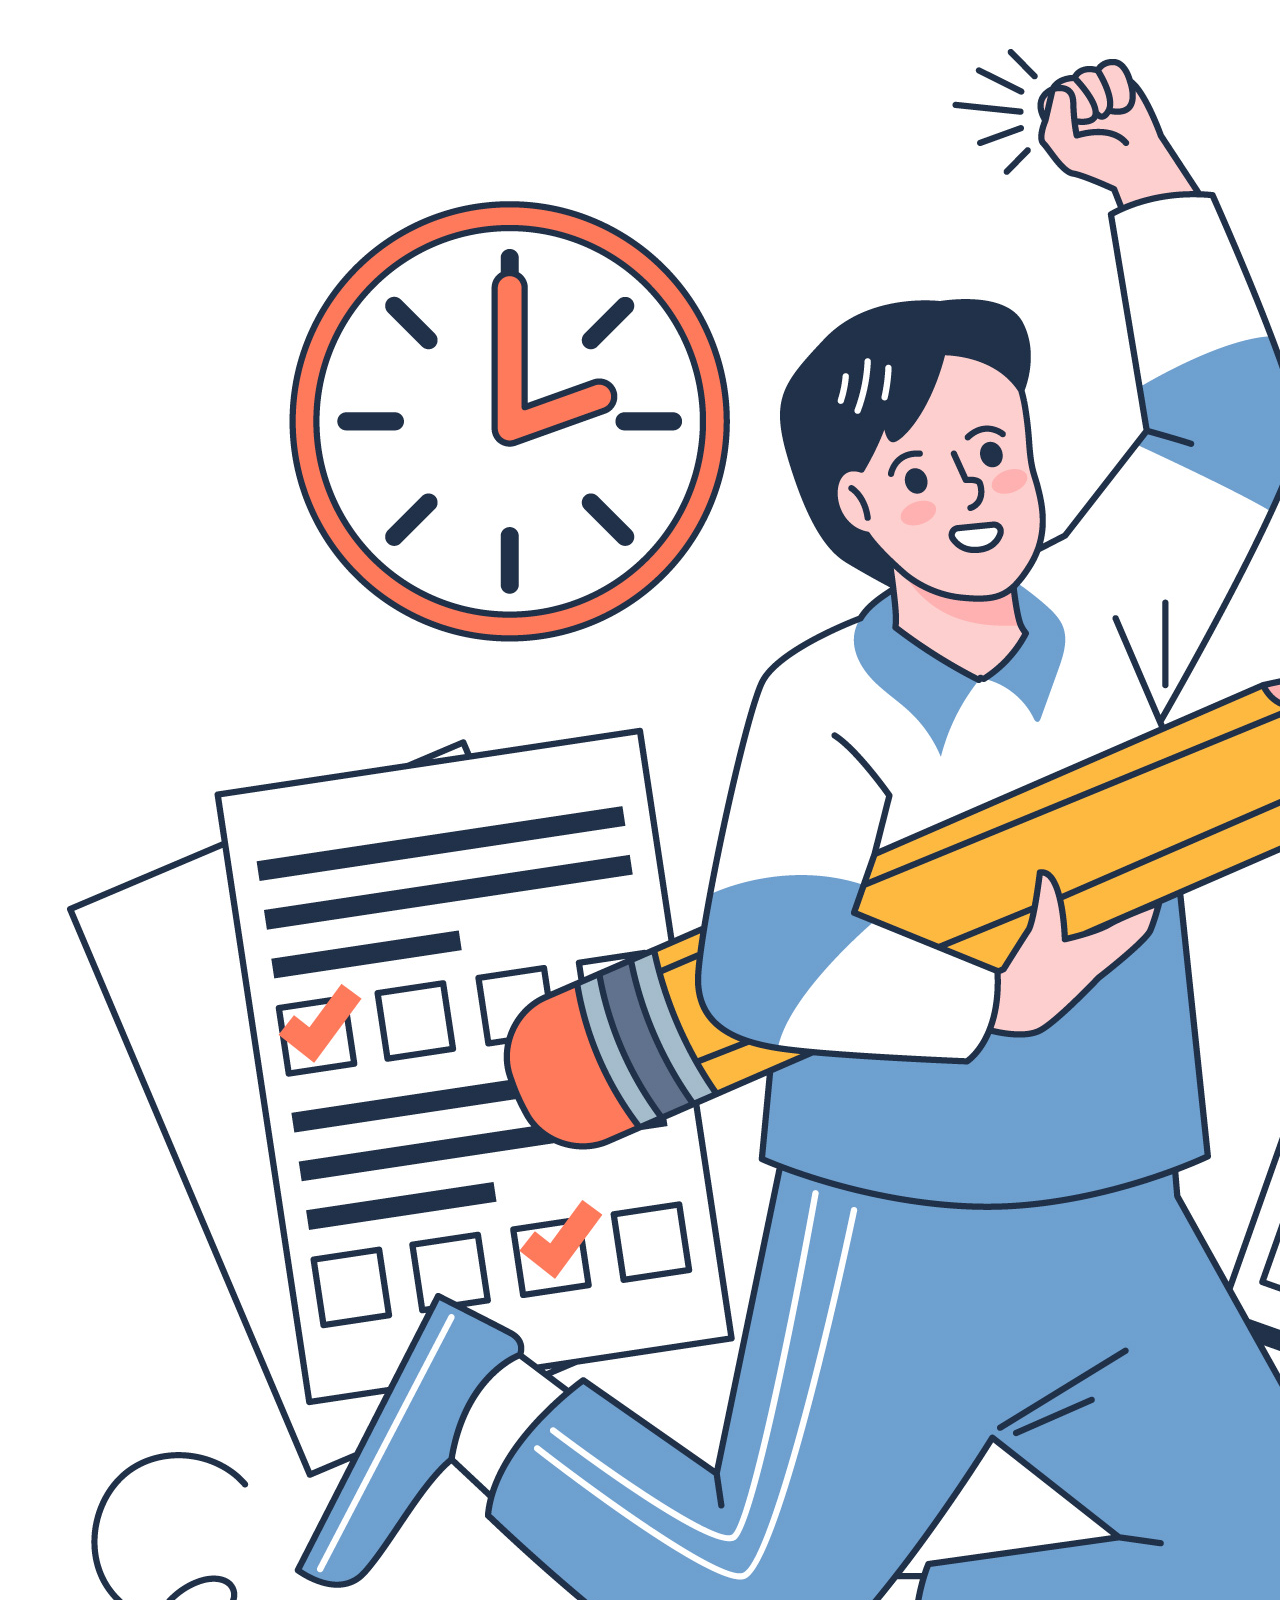
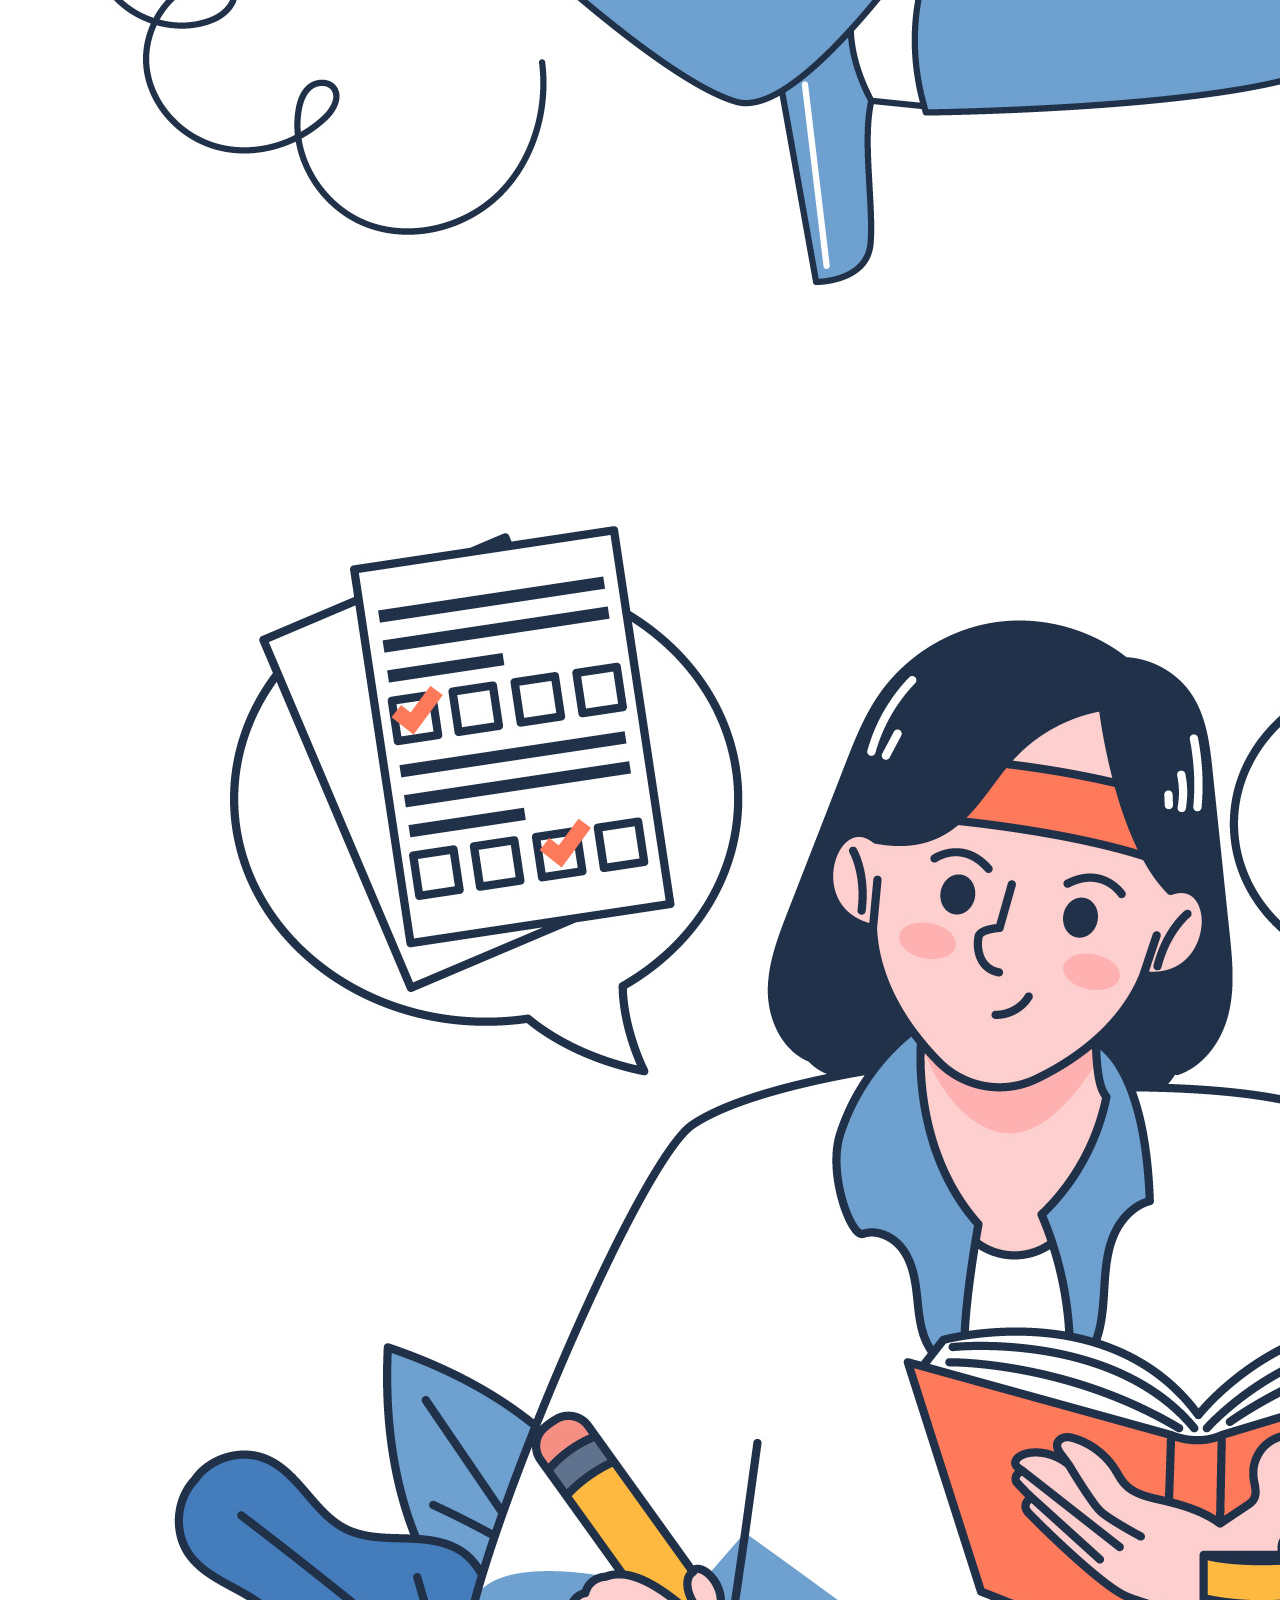
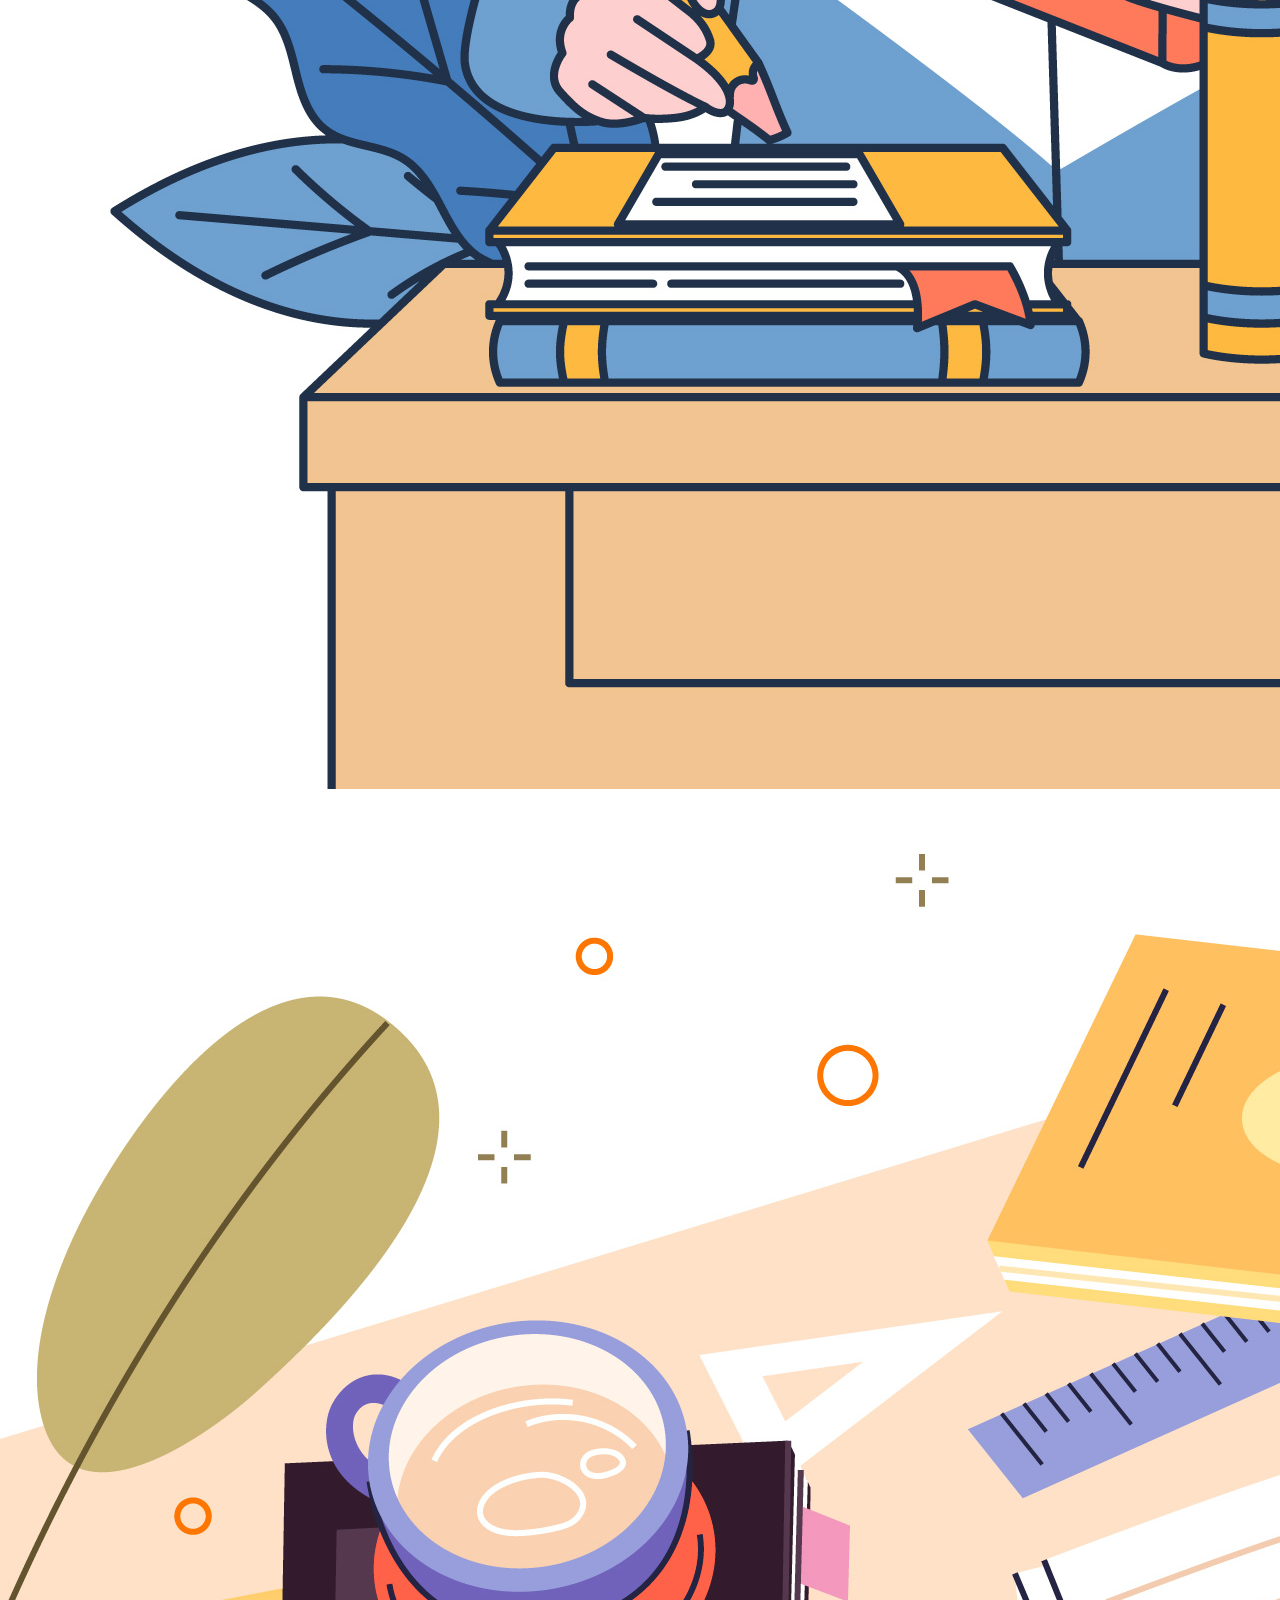
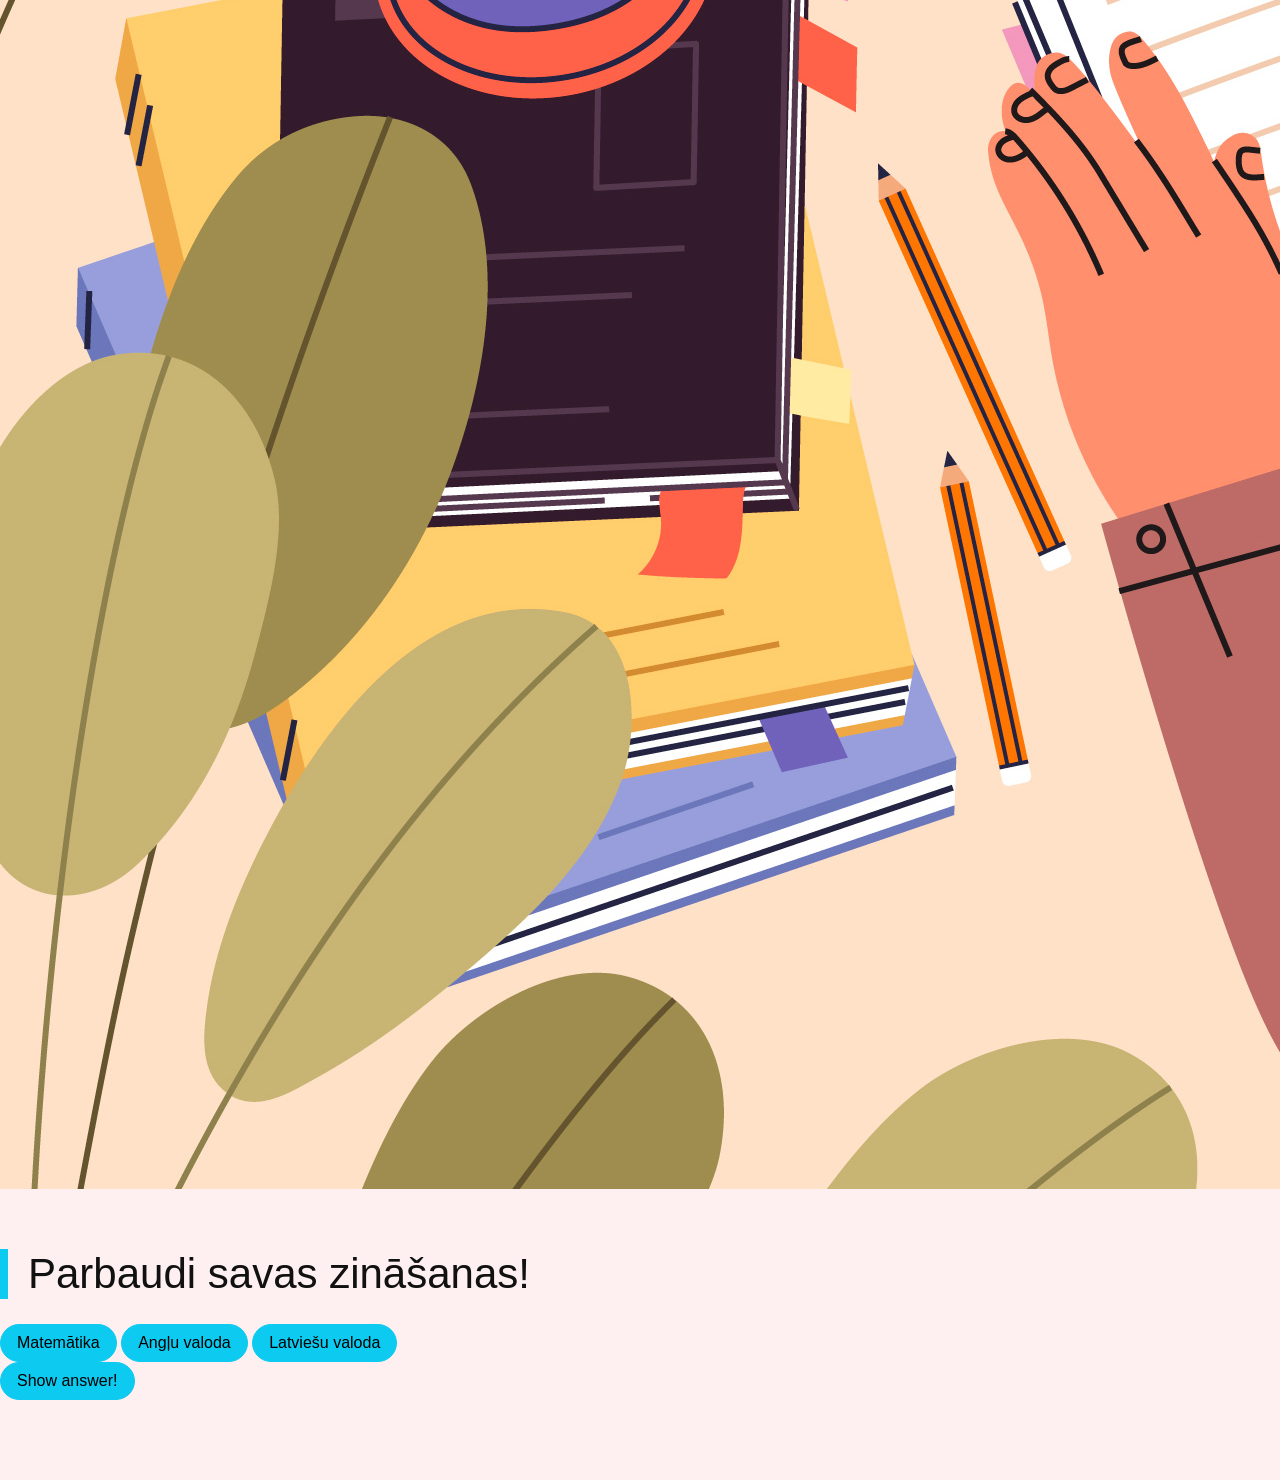
==== commit b10d8db6: "Update index.html" ====
--- a/index.html
+++ b/index.html
@@ -3,7 +3,7 @@
 <head>
     <meta charset="UTF-8">
     <meta name="viewport" content="width=device-width, initial-scale=1.0">
-    <title>Palidzība un padomi</title>
+    <title>Galvena</title>
     <link href="https://cdn.jsdelivr.net/npm/bootstrap@5.3.8/dist/css/bootstrap.min.css" rel="stylesheet" integrity="sha384-sRIl4kxILFvY47J16cr9ZwB07vP4J8+LH7qKQnuqkuIAvNWLzeN8tE5YBujZqJLB" crossorigin="anonymous">
     <link rel="stylesheet" href="style2.css">
 </head>
@@ -15,36 +15,42 @@
 
 
 
-    <p>Eksāmeni ir neatņemama katra skolēna izglītības procesa sastāvdaļa. Tie ir svarīgs posms, kurā skolēns var parādīt savas zināšanas, 
-        prasmes un izpratni par apgūto mācību vielu. Lai gan eksāmeni bieži tiek uztverti kā stress un satraukums, patiesībā tie ir iespēja pierādīt sev un citiem, 
+   <div class="ievads">
+    <p class="ievads-text">
+        Eksāmeni ir neatņemama katra skolēna izglītības procesa sastāvdaļa. Tie ir svarīgs posms, kurā skolēns var parādīt savas zināšanas, 
+        prasmes un izpratni par apgūto mācību vielu. Lai gan eksāmeni bieži tiek uztverti kā stress un satраukums, patiesībā tie ir iespēja pierādīt sev un citiem, 
         cik daudz tu esi iemācījies. Mūsu mājaslapa ir izveidota ar mērķi palīdzēt skolēniem sagatavoties eksāmeniem gan teorētiski, gan emocionāli.
         Šeit tu vari atrast noderīgu informāciju par eksāmeniem,
         saprast, kāpēc tie ir svarīgi, kā arī iegūt praktiskus padomus, motivāciju un atbalstu. Mēs vēlamies, lai tu ne tikai nokārtotu eksāmenus, bet arī justos drošs,
-        mierīgs un pārliecināts par savām spējām.</p>
+        mierīgs un pārliecinātāks par savām spējām.</p>
+</div>
 
 
 
 
         
 <h1>Kas ir eksameni?</h1>
-<p>Eksāmens - Zināšanu, prasmes pārbaude (kādā mācību priekšmetā). Tezaurs.lv 
+
+
+<div class="box">
+  <div class="text"><p>Eksāmens - Zināšanu, prasmes pārbaude (kādā mācību priekšmetā). Tezaurs.lv 
 
     Eksāmeni ir strukturēts un organizēts zināšanu pārbaudes veids, kas palīdz novērtēt, cik labi skolēns ir apguvis konkrēto mācību vielu.
      Tie var būt rakstiski vai mutiski un katram eksāmenam ir savi uzdevumi. 
     Eksāmeni nav tikai tests vai pārbaudījums. Tie ir arī veids, kā saprast savu zināšanas līmeni, saprast savas stiprās puses un atklāt,
     kur vēl ir nepieciešams uzlabojums. Tas palīdz skolēnam attīstīties, kļūt pārliecinātākam, labāk sagatavoties nākotnei un iemācīties pārdzīvot
-    un tikt galā ar stresu un satraukumu. </p>
+    un tikt galā ar stresu un satraukumu. </p></div>
+  <img src="8848853.jpg" alt="popa">
+</div>
 
 
 <p><h1>Gatavojies! Uzzini, cik palika līdz eksāmenam!</h1></p>
 
 
 <form>
-    <label>Ievādi savu priekšmētu:</label>
+    <label><p>Ievādi savu priekšmētu:</p></label>
     <p>Matemātika, Latviešu_valoda, Angļu_valoda, Ķīmija, Fizika, Bioloģija</p>
 <input type="text" id="ievade">
-
-<p></p>
 
 <button class="btn btn-info rounded-pill px-3" type="button" onclick="myFunction()">Uzzināt!</button> 
 
@@ -85,6 +91,13 @@
 </ol>  
 
 
+<div class="scroll-container">
+  <img src="8899746.jpg" alt="foto">
+  <img src="8912833.jpg" alt="foto">
+  <img src="8912832.jpg" alt="foto">
+  <img src="8899769.jpg" alt="foto">
+</div>
+
 
 <h1>Parbaudi savas zināšanas!</h1>
 
@@ -104,7 +117,6 @@
 
 
 
-
     <script src="script2.js"></script>
 </body>
 </html>
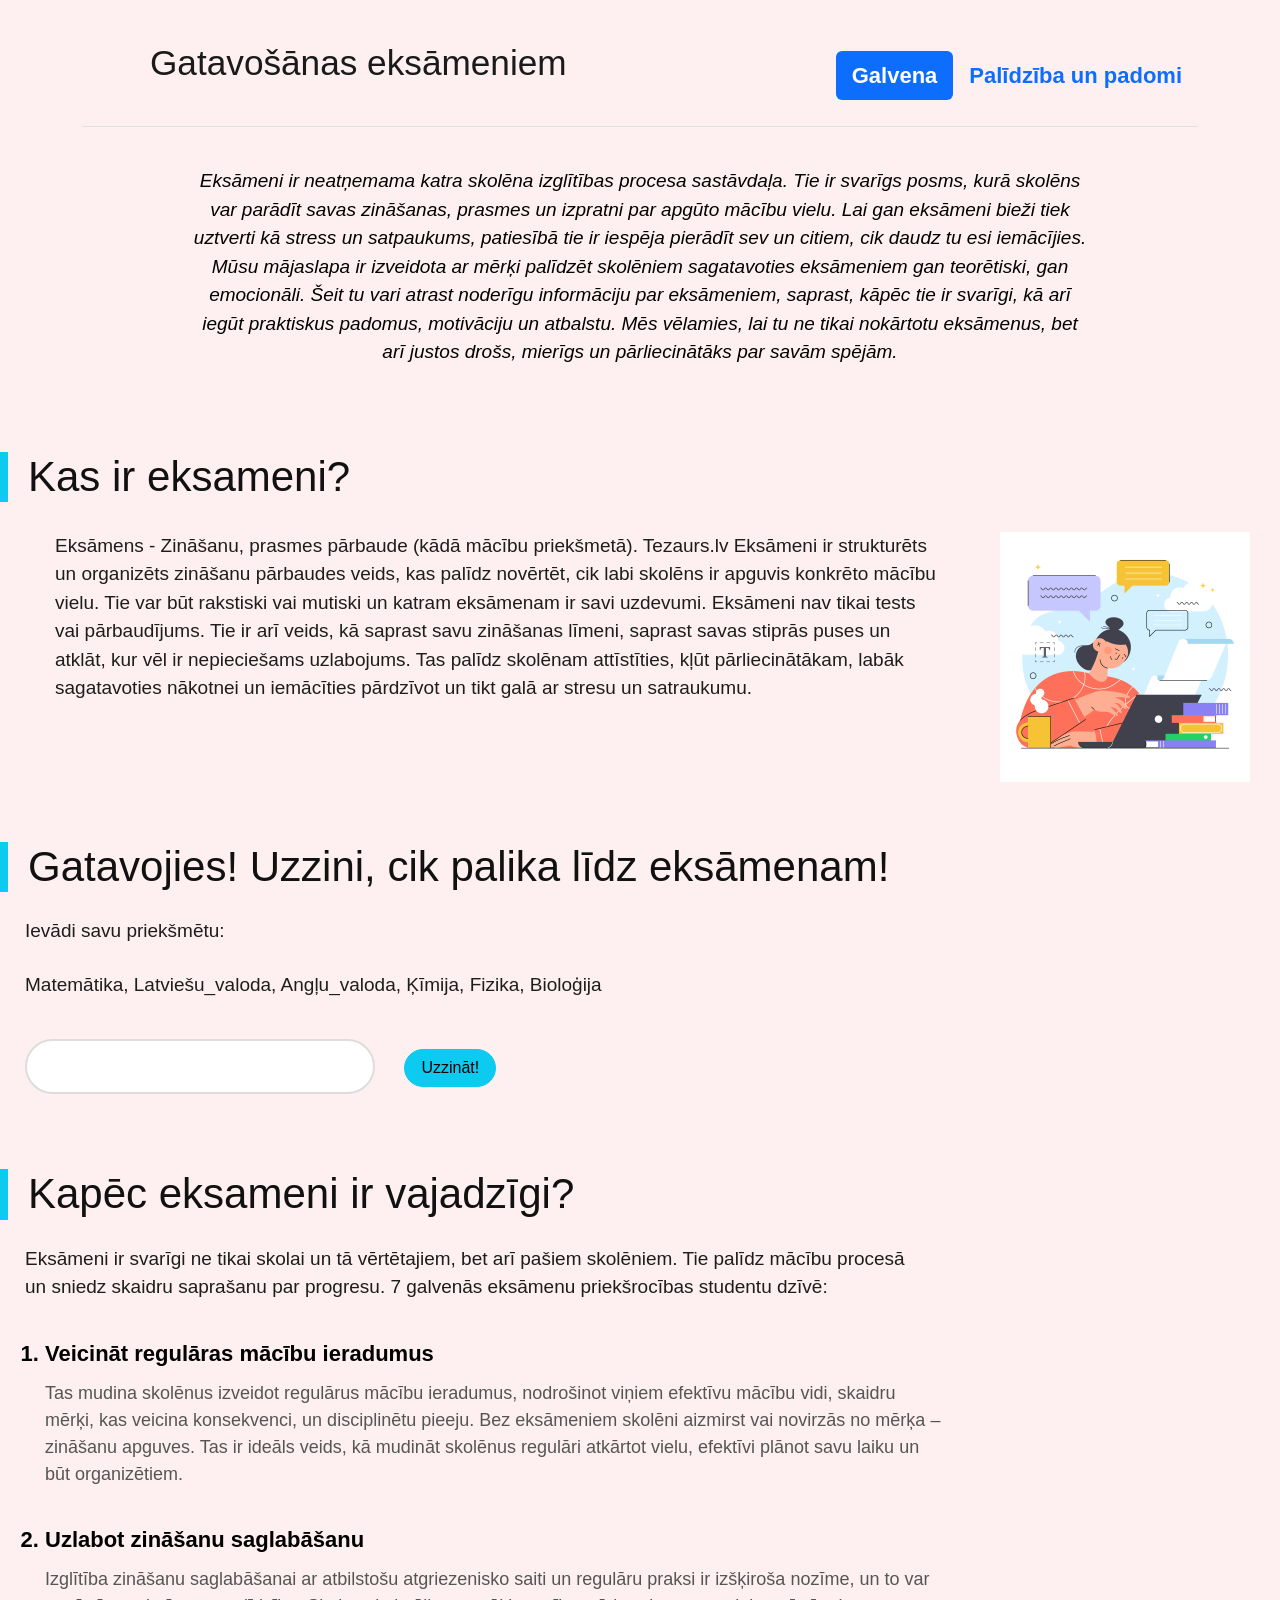
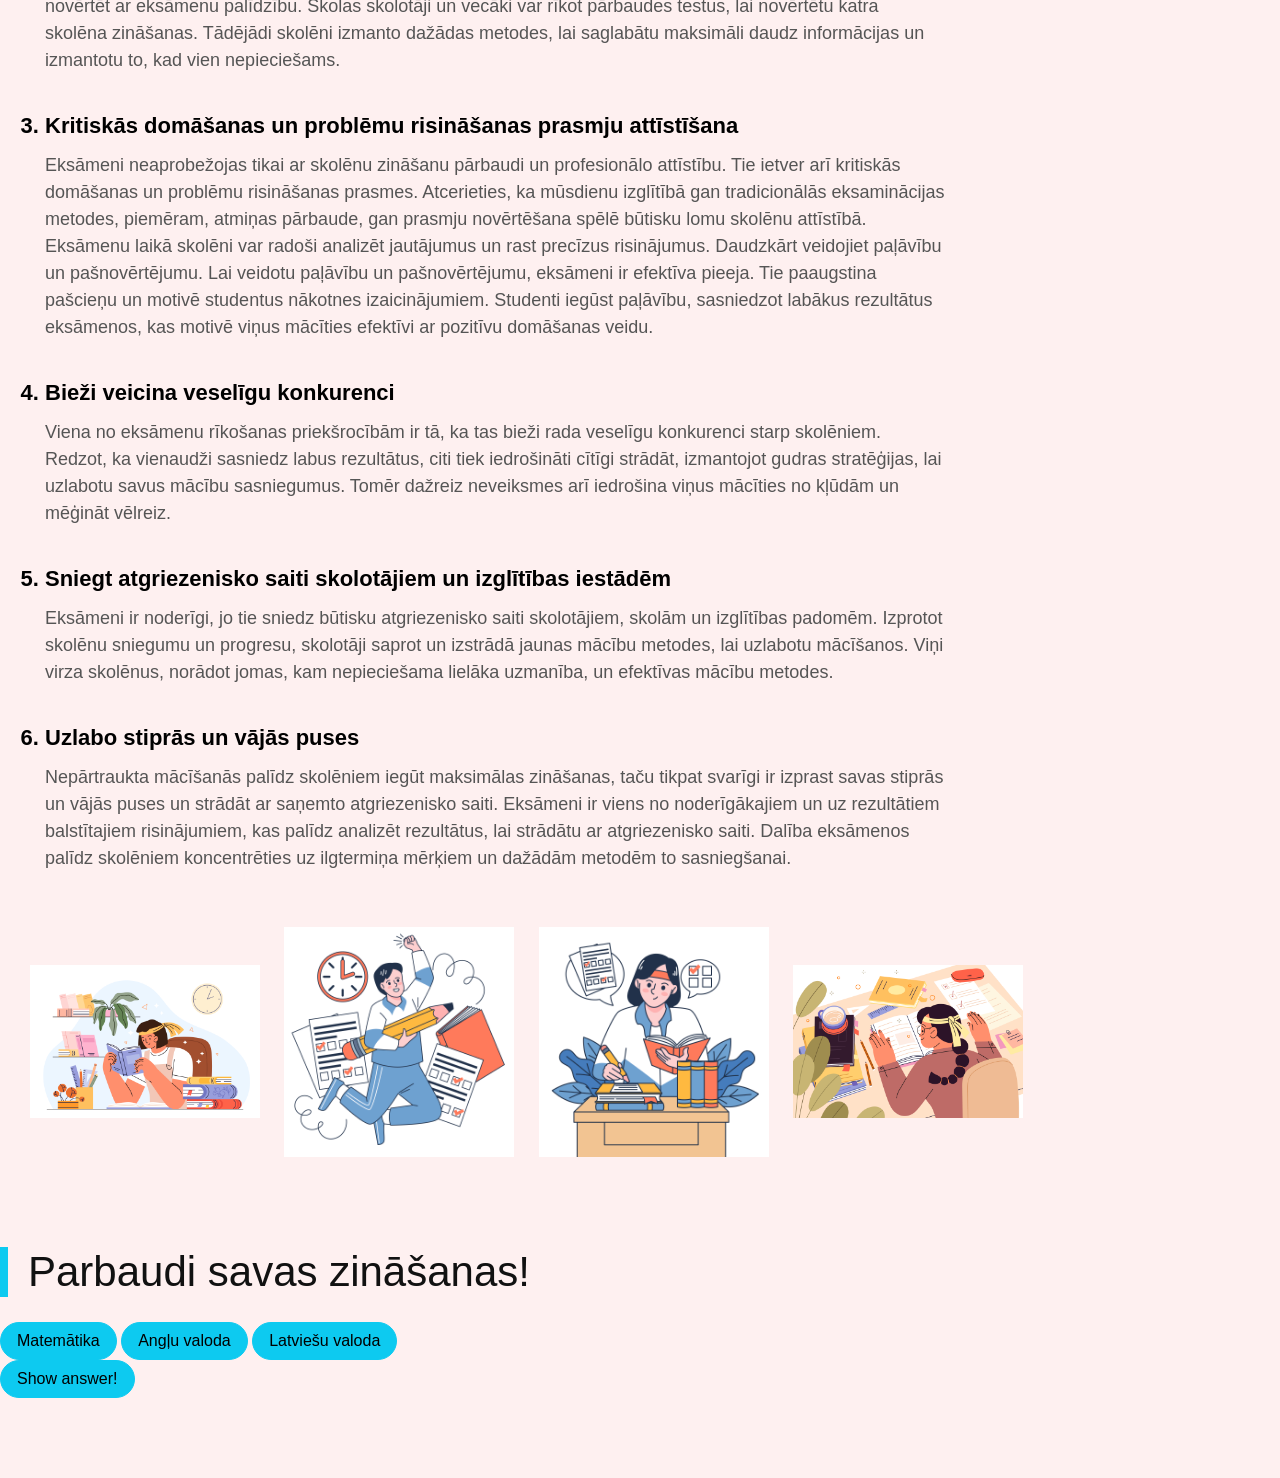
==== commit 520b2f4a: "Update index.html" ====
--- a/index.html
+++ b/index.html
@@ -71,10 +71,7 @@
     <li>Kritiskās domāšanas un problēmu risināšanas prasmju attīstīšana </li>
         <p>Eksāmeni neaprobežojas tikai ar skolēnu zināšanu pārbaudi un profesionālo attīstību. Tie ietver arī kritiskās domāšanas un problēmu risināšanas prasmes.
              Atcerieties, ka mūsdienu izglītībā gan tradicionālās eksaminācijas metodes, piemēram, atmiņas pārbaude, gan prasmju novērtēšana spēlē būtisku lomu skolēnu attīstībā.
-              Eksāmenu laikā skolēni var radoši analizēt jautājumus un rast precīzus risinājumus. </p>
-    </li> Daudzkārt veidojiet paļāvību un pašnovērtējumu </li>
-
-            Lai veidotu paļāvību un pašnovērtējumu, eksāmeni ir efektīva pieeja. Tie paaugstina pašcieņu un motivē studentus nākotnes izaicinājumiem.
+              Eksāmenu laikā skolēni var radoši analizēt jautājumus un rast precīzus risinājumus. Daudzkārt veidojiet paļāvību un pašnovērtējumu. Lai veidotu paļāvību un pašnovērtējumu, eksāmeni ir efektīva pieeja. Tie paaugstina pašcieņu un motivē studentus nākotnes izaicinājumiem.
              Studenti iegūst paļāvību, sasniedzot labākus rezultātus eksāmenos, kas motivē viņus mācīties efektīvi ar pozitīvu domāšanas veidu.  </p>
     <li> Bieži veicina veselīgu konkurenci  </li>
         <p>Viena no eksāmenu rīkošanas priekšrocībām ir tā, ka tas bieži rada veselīgu konkurenci starp skolēniem. Redzot, ka vienaudži sasniedz labus rezultātus,
--- a/style2.css
+++ b/style2.css
@@ -70,3 +70,42 @@
     border-color: #0dcaf0;
 }
 
+.box {
+  display: flex;
+  gap: 30px;
+  margin: 30px;
+}
+
+img {
+  width: 250px;
+  flex-shrink: 0; 
+  align-self: flex-start;
+}
+
+
+div.scroll-container {
+  background-color: #fef0f0;
+  overflow: auto;
+  white-space: nowrap;
+  padding: 20px;
+}
+
+div.scroll-container img {
+  padding: 10px;
+}
+
+
+
+.ievads {
+    display: flex;
+    justify-content: center;
+    width: 100%;
+    margin-top: 40px;
+    margin-bottom: 40px;
+}
+
+.ievads-text {
+    text-align: center;
+    font-style: italic;
+    color: #000000;
+}
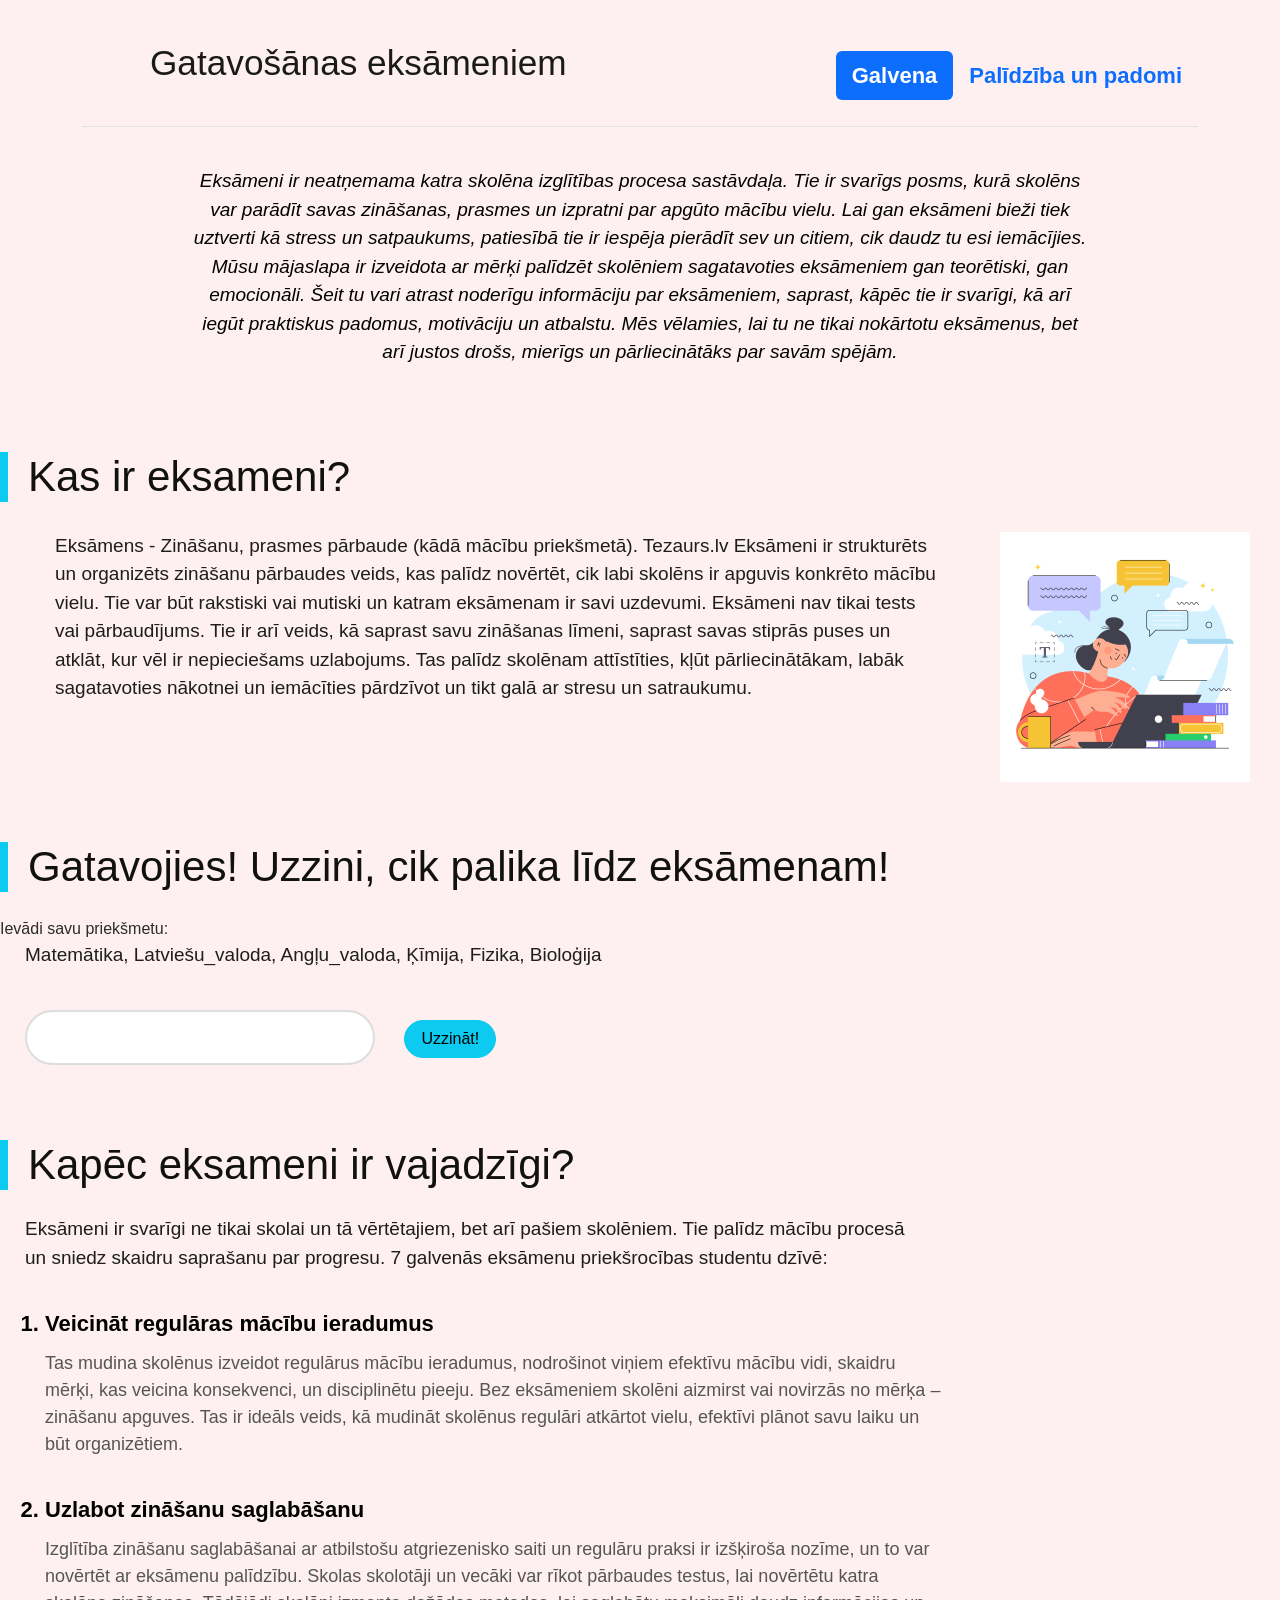
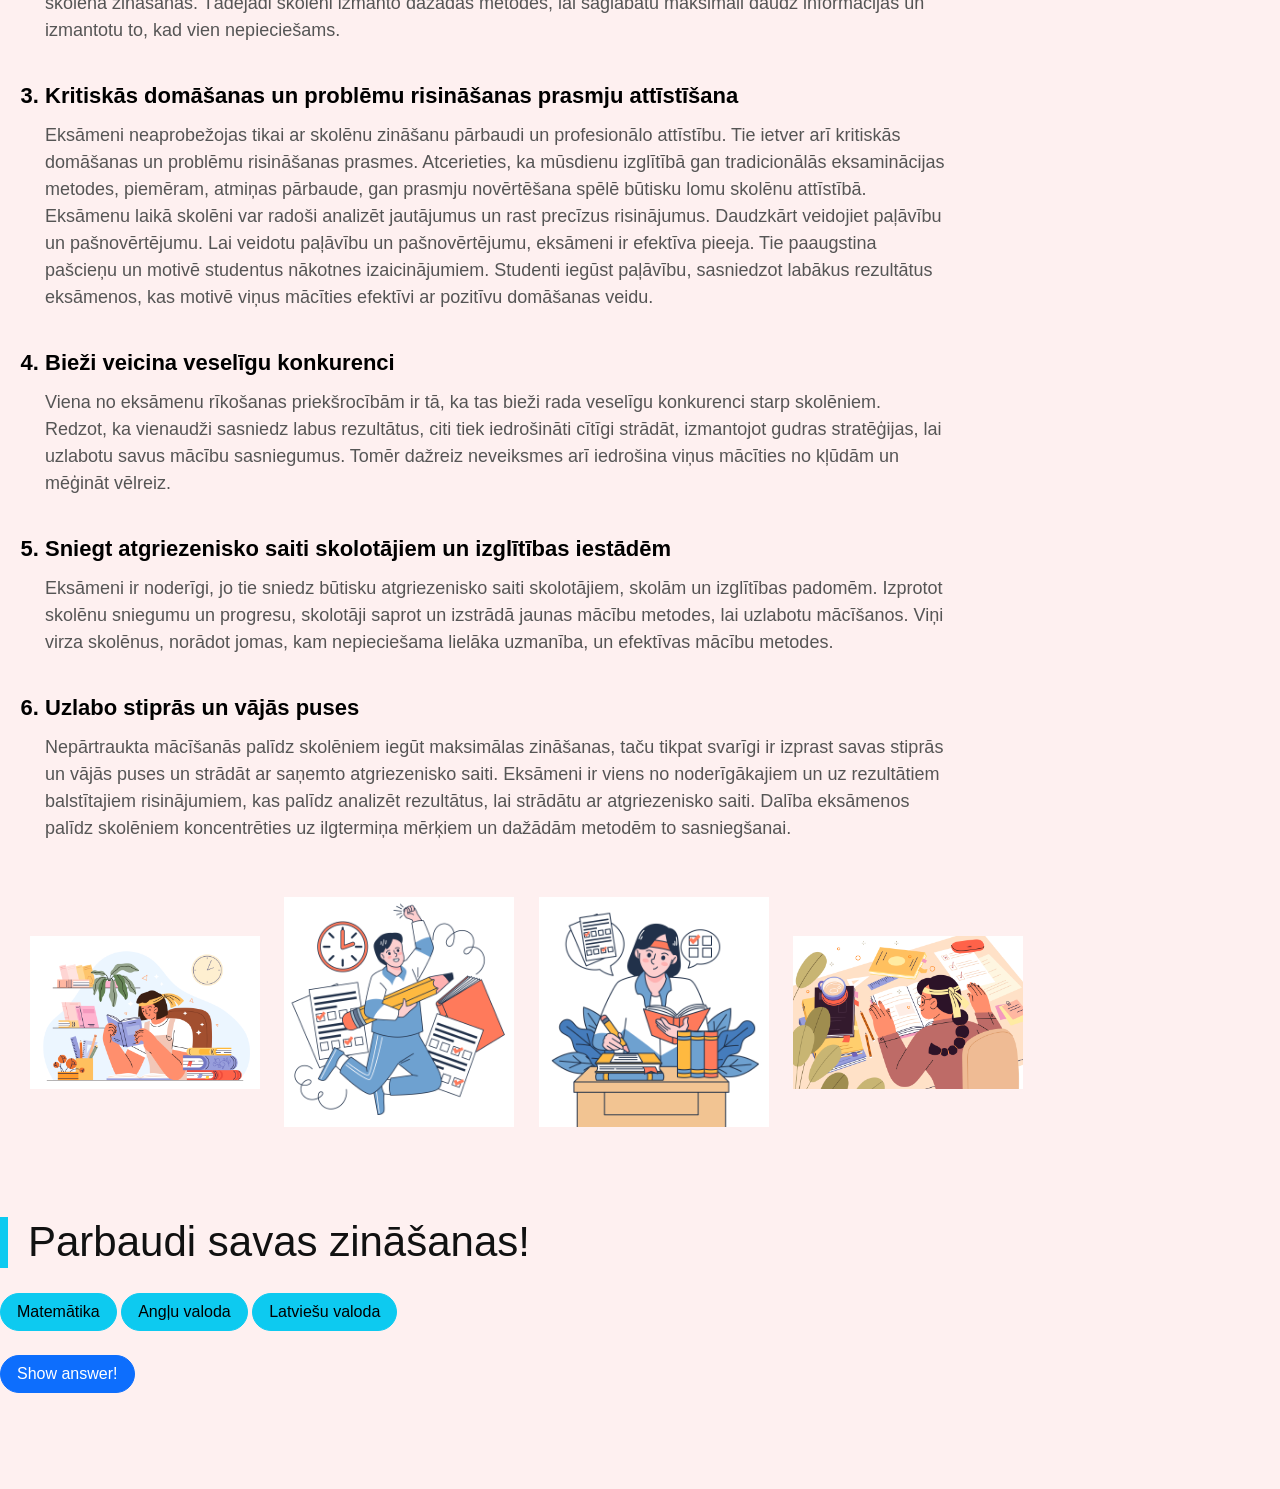
==== commit 09173f56: "Update index.html" ====
--- a/index.html
+++ b/index.html
@@ -5,6 +5,7 @@
     <meta name="viewport" content="width=device-width, initial-scale=1.0">
     <title>Galvena</title>
     <link href="https://cdn.jsdelivr.net/npm/bootstrap@5.3.8/dist/css/bootstrap.min.css" rel="stylesheet" integrity="sha384-sRIl4kxILFvY47J16cr9ZwB07vP4J8+LH7qKQnuqkuIAvNWLzeN8tE5YBujZqJLB" crossorigin="anonymous">
+    <script src="script2.js"></script>
     <link rel="stylesheet" href="style2.css">
 </head>
 <body>
@@ -43,16 +44,23 @@
   <img src="8848853.jpg" alt="popa">
 </div>
 
+<h1>Gatavojies! Uzzini, cik palika līdz eksāmenam!</h1>
 
-<p><h1>Gatavojies! Uzzini, cik palika līdz eksāmenam!</h1></p>
+<form>
+    <label>Ievādi savu priekšmetu:</label>
+
+    <p>Matemātika, Latviešu_valoda, Angļu_valoda, Ķīmija, Fizika, Bioloģija</p>
+
+    <input type="text" id="ievade">
+
+    <button class="btn btn-info rounded-pill px-3"
+            type="button"
+            onclick="myFunction()">
+        Uzzināt!
+    </button>
+</form>
 
 
-<form>
-    <label><p>Ievādi savu priekšmētu:</p></label>
-    <p>Matemātika, Latviešu_valoda, Angļu_valoda, Ķīmija, Fizika, Bioloģija</p>
-<input type="text" id="ievade">
-
-<button class="btn btn-info rounded-pill px-3" type="button" onclick="myFunction()">Uzzināt!</button> 
 
 
 <h1>Kapēc eksameni ir vajadzīgi?</h1>
@@ -98,22 +106,21 @@
 
 <h1>Parbaudi savas zināšanas!</h1>
 
+<button class="btn btn-info rounded-pill px-3" type="button"onclick="next_question('Matemātika')">Matemātika</button>
+<button class="btn btn-info rounded-pill px-3" type="button"onclick="next_question('Angļu valoda')">Angļu valoda</button>
+<button class="btn btn-info rounded-pill px-3" type="button"onclick="next_question('Latviešu valoda')">Latviešu valoda</button>
 
-<button class="btn btn-info rounded-pill px-3" type="button" onclick="next_question()">Matemātika</button>
-<button class="btn btn-info rounded-pill px-3" type="button" onclick="next_question()">Angļu valoda</button> 
-<button class="btn btn-info rounded-pill px-3" type="button" onclick="next_question()">Latviešu valoda</button> 
-        <div id="main">
-            <div id="question">
-        
-            </div>
-            <button class="btn btn-info rounded-pill px-3" type="button" onclick="show_answer()">Show answer!</button> 
-            <div id="answer">
-            </div>
-        </div>
+<div id="main" class="mt-4">
 
+    <div id="question" class="mb-3"></div>
 
+    <button class="btn btn-primary rounded-pill px-3" type="button"
+            onclick="show_answer()">
+        Show answer!
+    </button>
 
+    <div id="answer" class="mt-3"></div>
 
-    <script src="script2.js"></script>
+</div>
 </body>
 </html>
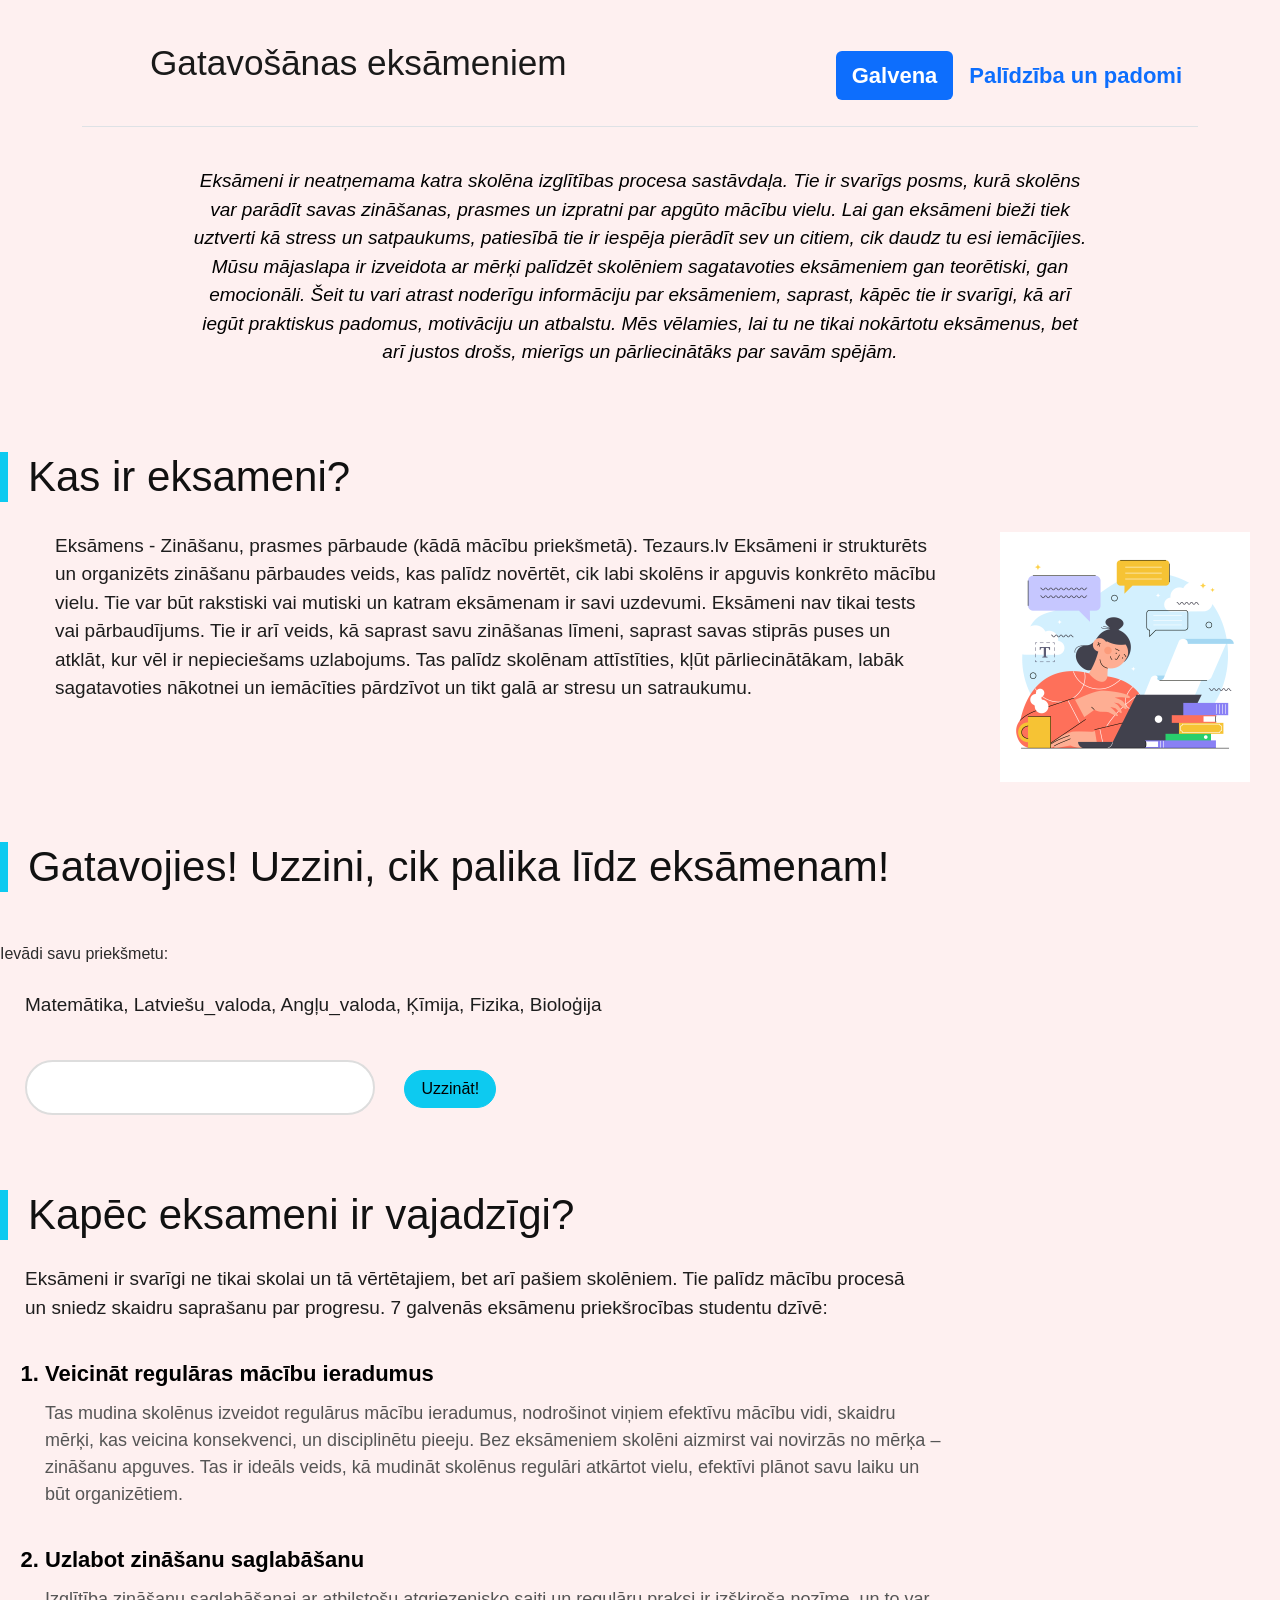
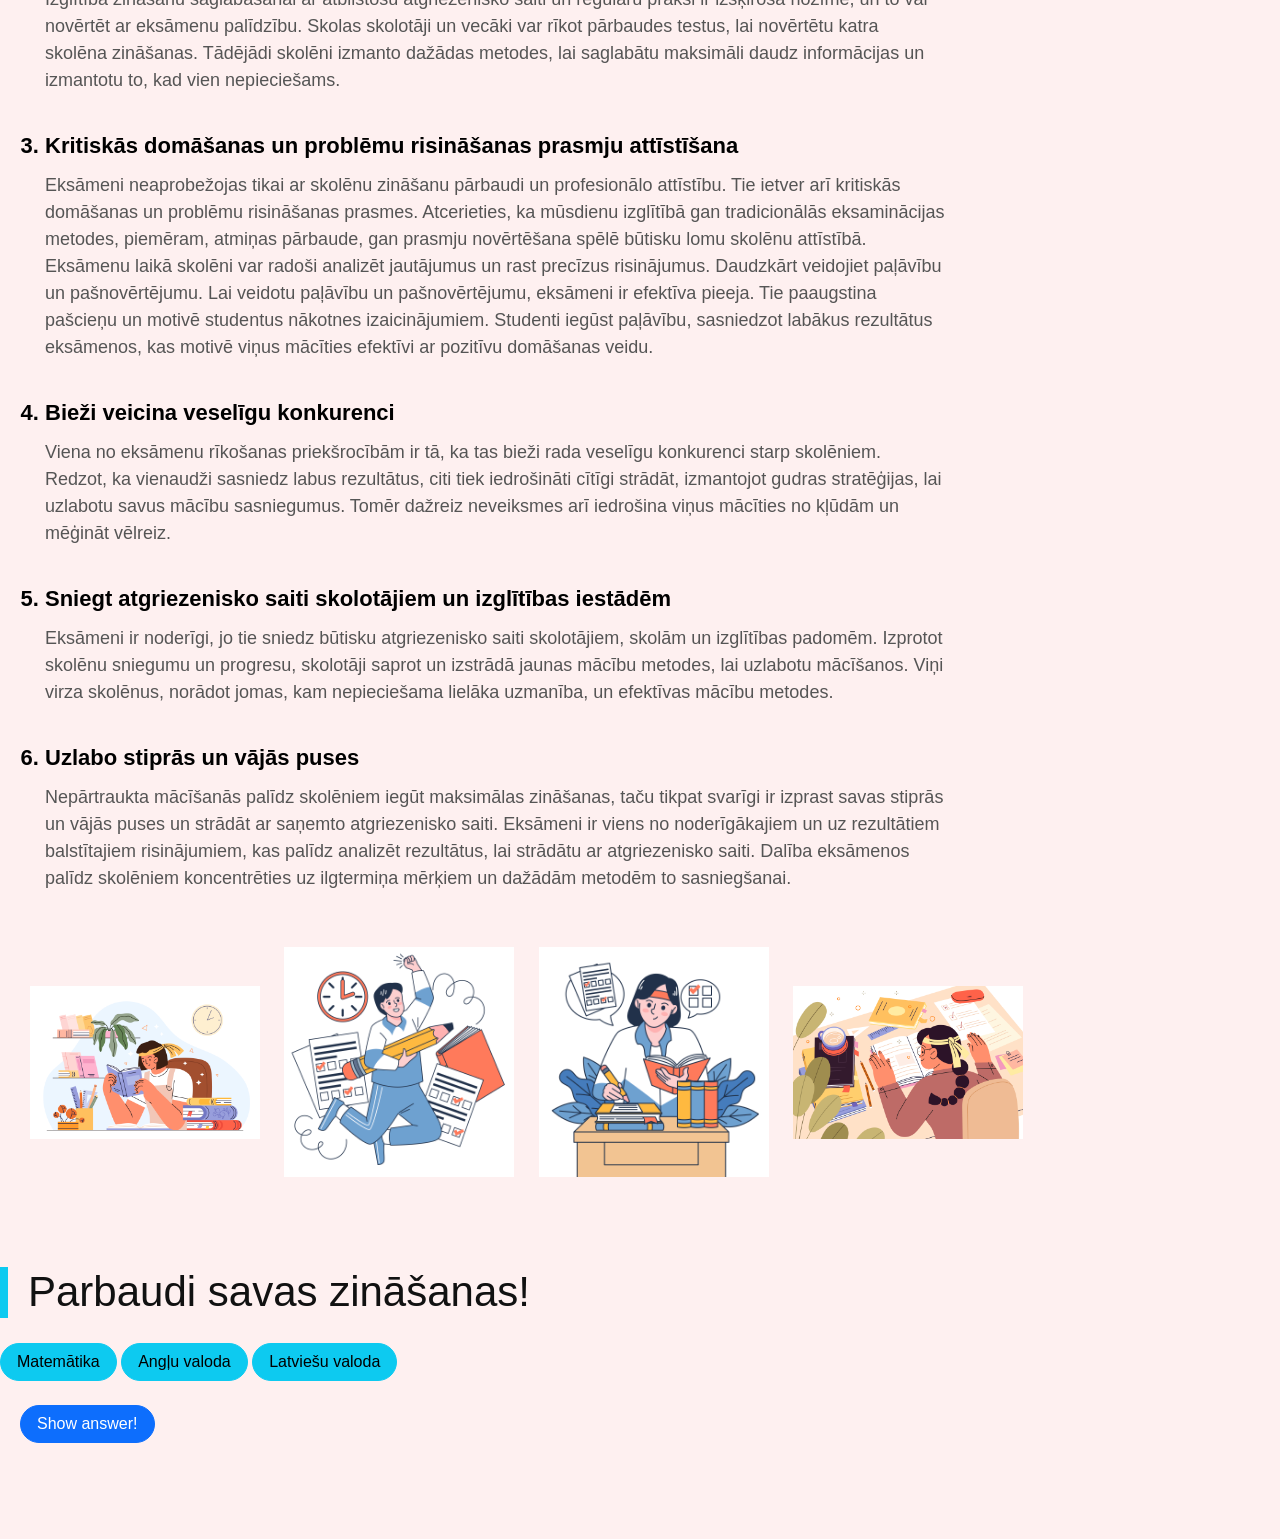
==== commit ea23d772: "Update index.html" ====
--- a/index.html
+++ b/index.html
@@ -47,7 +47,7 @@
 <h1>Gatavojies! Uzzini, cik palika līdz eksāmenam!</h1>
 
 <form>
-    <label>Ievādi savu priekšmetu:</label>
+    <label><p></p>Ievādi savu priekšmetu:</p></label>
 
     <p>Matemātika, Latviešu_valoda, Angļu_valoda, Ķīmija, Fizika, Bioloģija</p>
 
--- a/style2.css
+++ b/style2.css
@@ -109,3 +109,8 @@
     font-style: italic;
     color: #000000;
 }
+
+
+#main {
+    margin-left: 20px;
+}
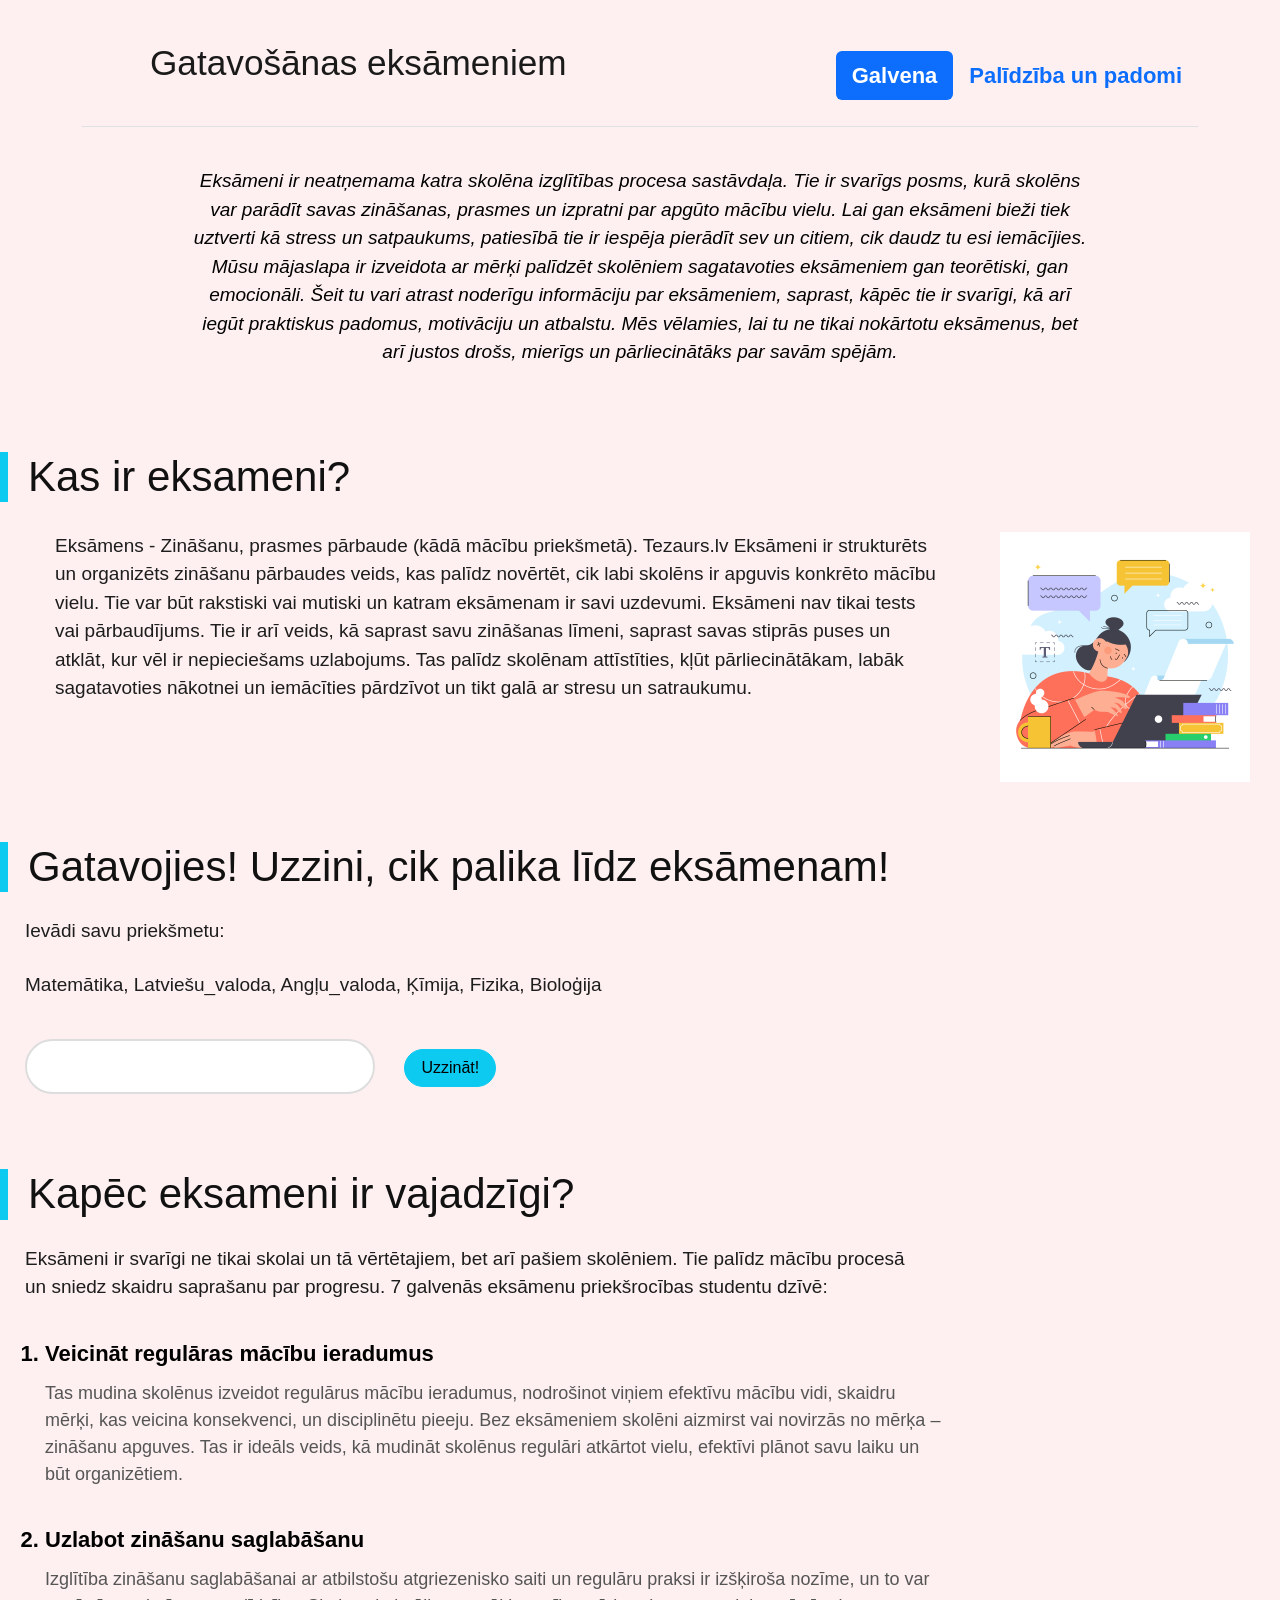
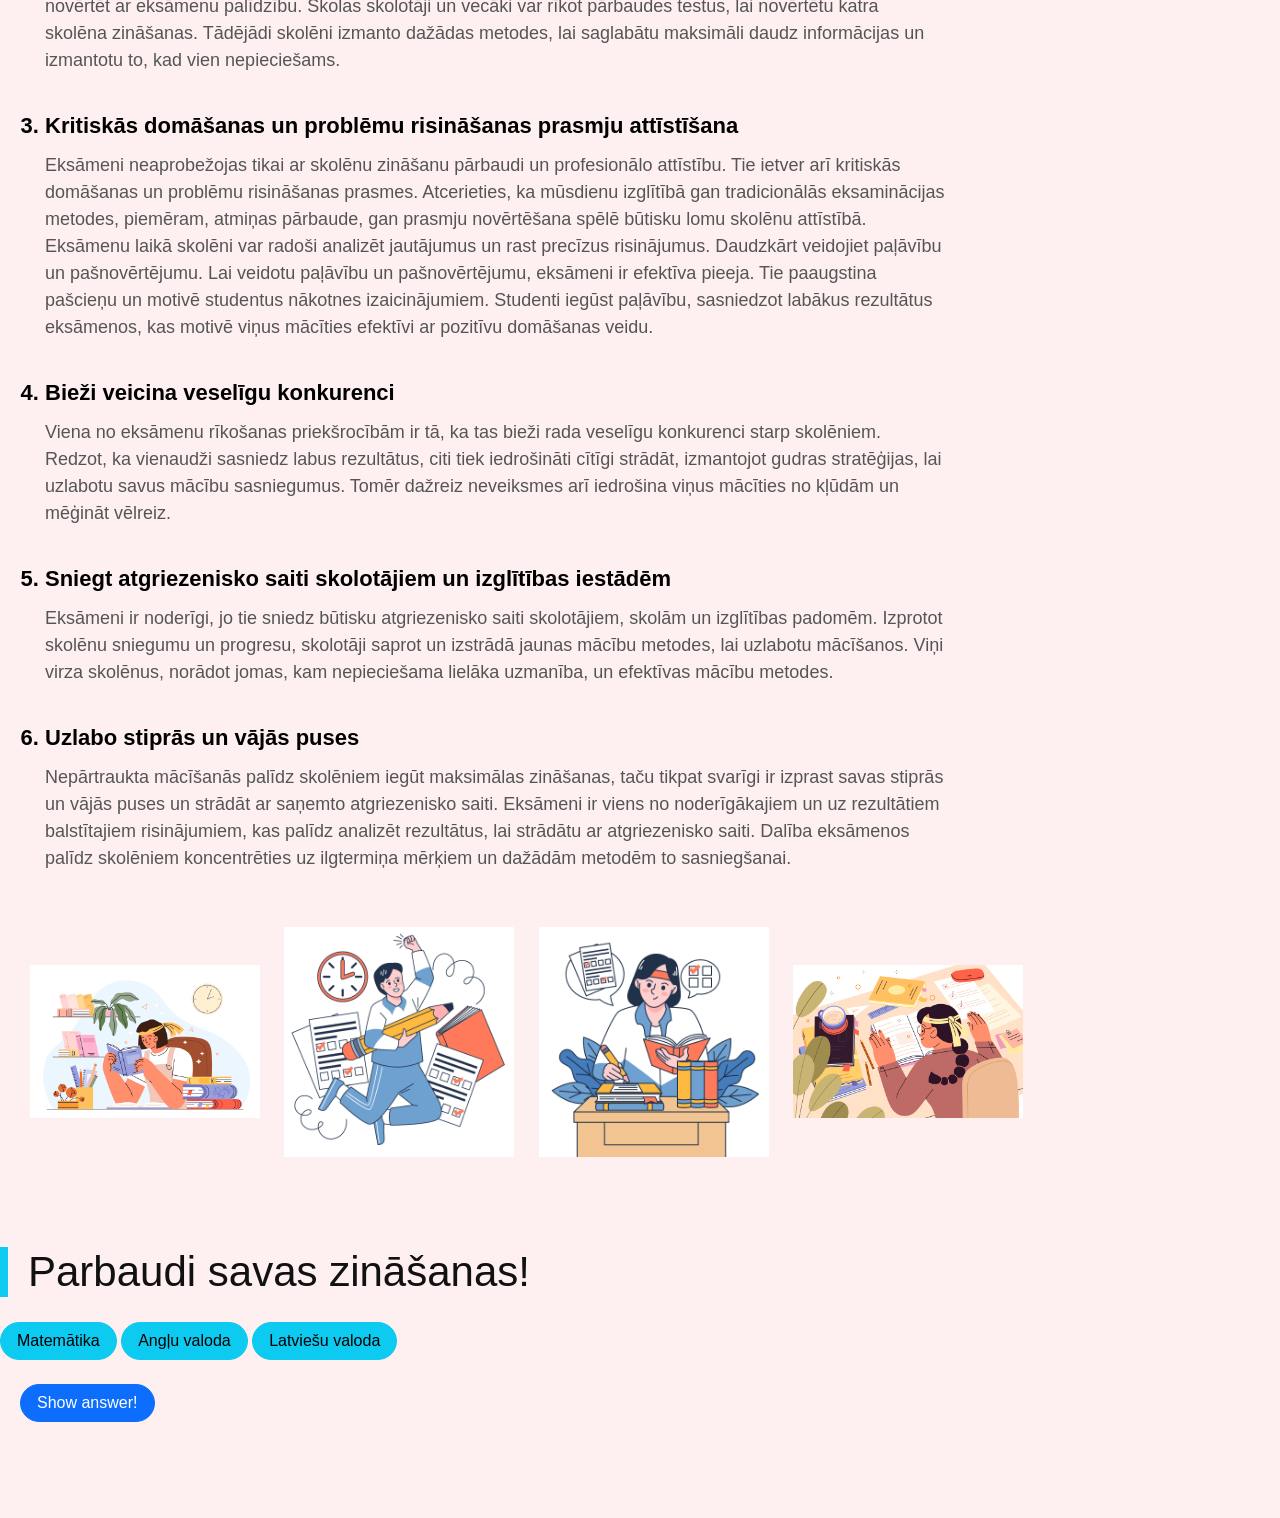
==== commit e5cee30a: "Update index.html" ====
--- a/index.html
+++ b/index.html
@@ -47,7 +47,7 @@
 <h1>Gatavojies! Uzzini, cik palika līdz eksāmenam!</h1>
 
 <form>
-    <label><p></p>Ievādi savu priekšmetu:</p></label>
+    <label><p>Ievādi savu priekšmetu:</p></label>
 
     <p>Matemātika, Latviešu_valoda, Angļu_valoda, Ķīmija, Fizika, Bioloģija</p>
 
